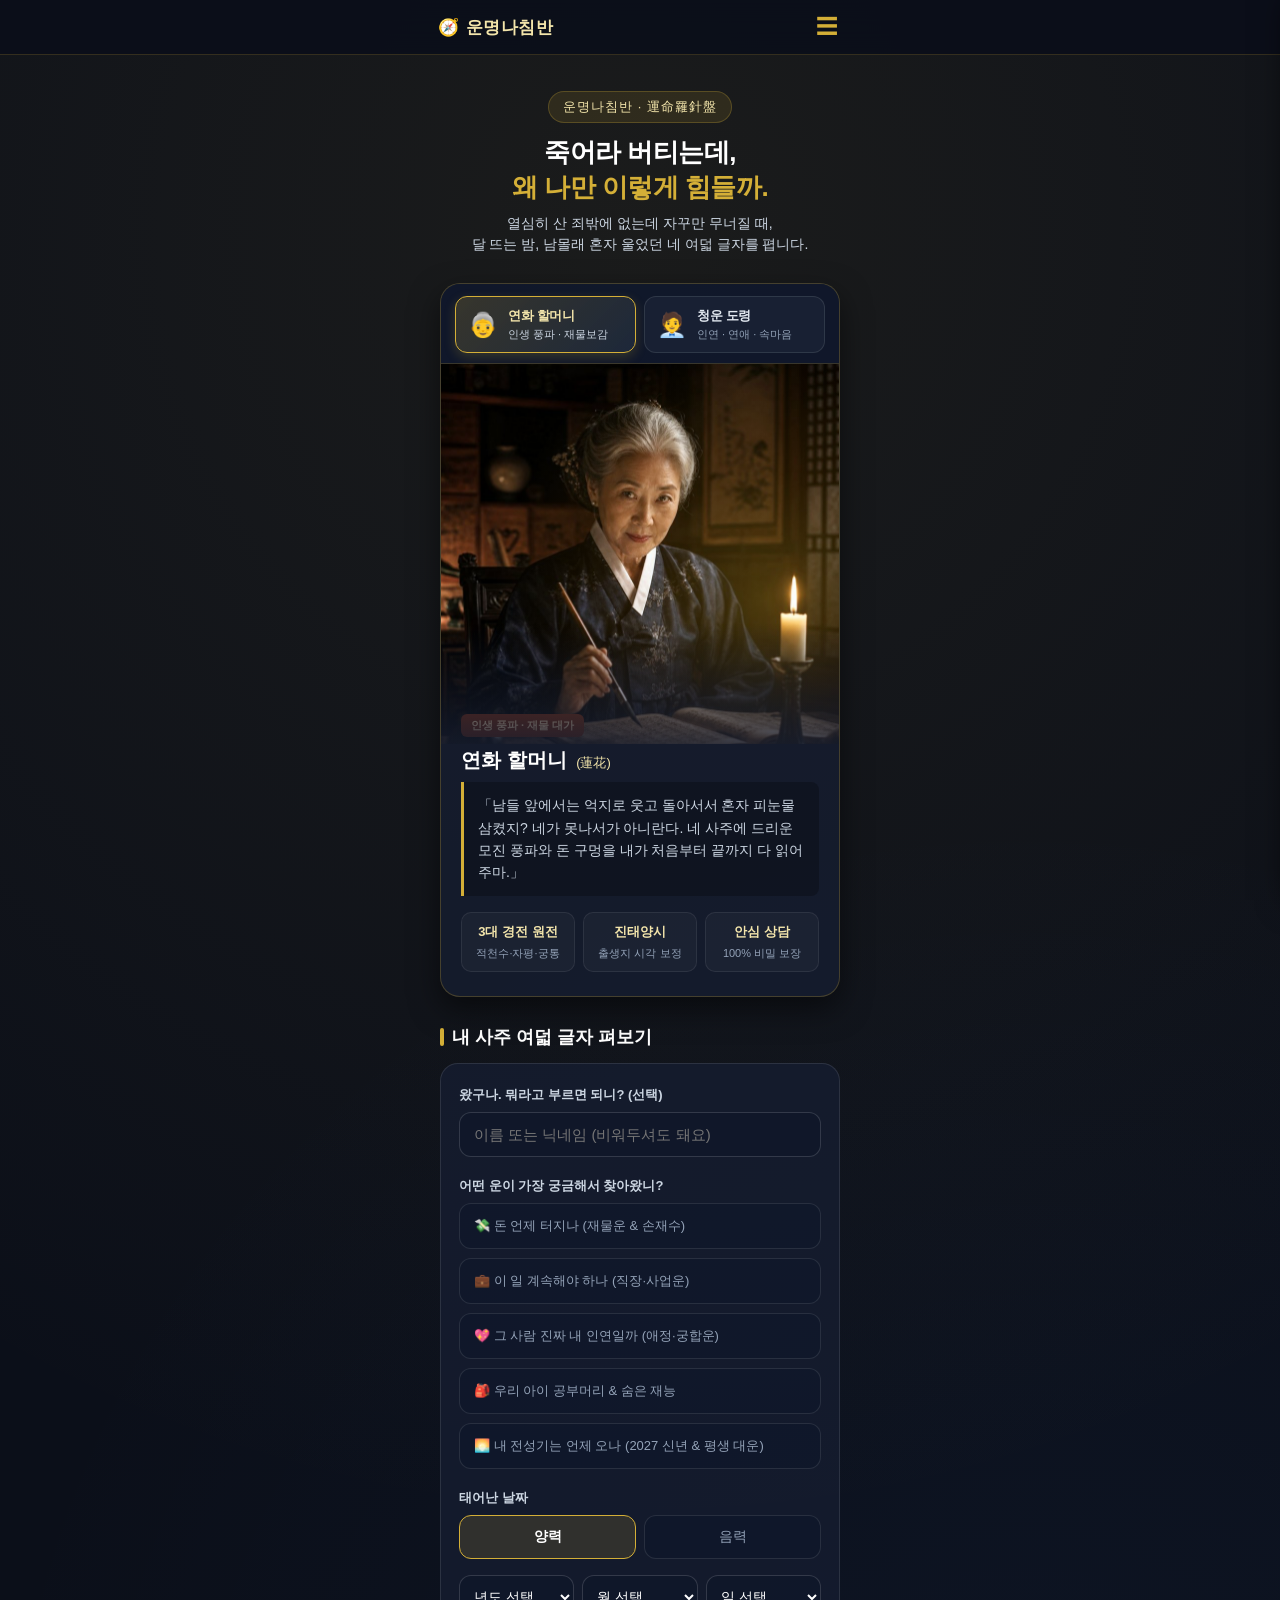
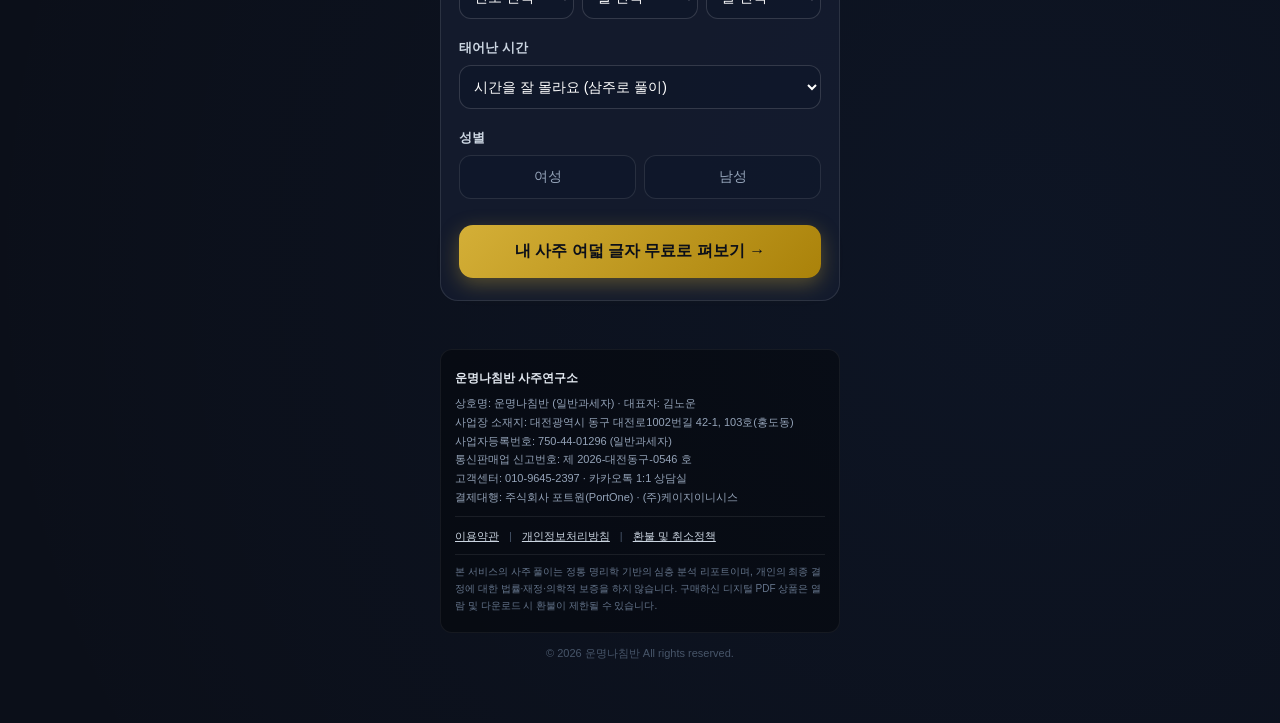
==== index.html @ d3492666 "feat: 결제창에 구매자 이메일·휴대폰 입력 추가 (KG이니시스 V2 필수값) - 이니시스 V2 일반결제는 구매자 이메일이 필수라 결제 카드 위에 이메일·휴대폰 입력란 추가 - " ====
<!DOCTYPE html>
<html lang="ko">
<head>
  <meta charset="UTF-8">
  <meta name="viewport" content="width=device-width, initial-scale=1.0, maximum-scale=1.0, user-scalable=no">
  <meta name="google-site-verification" content="bCdMueePkR9yeQ81LsjXbud1NR1Hun0O1hsCwvTqCj4" />
  <meta name="naver-site-verification" content="4a7d1aaa5890b5e51a0322eed7e78140007ce02c" />
  <title>운명나침반 · 정밀 만세력 사주</title>
  <!-- Google AdSense Site Verification (자동광고 OFF) -->
  <script async src="https://pagead2.googlesyndication.com/pagead/js/adsbygoogle.js?client=ca-pub-2536567182739049" crossorigin="anonymous"></script>
  <meta property="og:type" content="website">
  <meta property="og:url" content="https://nachimbansaju.com">
  <meta property="og:title" content="운명나침반 · 정밀 만세력 사주">
  <meta property="og:description" content="200년 명리학 3대 경전(적천수·자평진전·궁통보감) 원전 대조. 열심히 산 죄밖에 없는데 자꾸만 무너질 때, 남몰래 혼자 울었던 네 여덟 글자를 폅니다. 2027 신년운세 & 대운 맞춤 사주 책">
  <meta property="og:image" content="https://nachimbansaju.com/assets/halmoni.jpg">
  <link rel="preload" as="image" href="assets/halmoni.jpg">
  <!-- PortOne(포트원) V2 브라우저 SDK · KG이니시스 결제창 -->
  <script src="https://cdn.portone.io/v2/browser-sdk.js"></script>
  <script>
  // Legal Modals Logic
  const legalData = {
    terms: {
      title: '운명나침반 서비스 이용약관',
      body: '<h4 style="color: #facc15; margin-bottom: 6px;">제1조 (목적)</h4>본 약관은 운명나침반(이하 "회사")이 제공하는 정밀 사주 분석 리포트 및 디지털 콘텐츠 서비스(이하 "서비스")의 이용조건 및 절차, 권리와 의무를 규정함을 목적으로 합니다.<br><br>' +
            '<h4 style="color: #facc15; margin-bottom: 6px;">제2조 (용어의 정의)</h4>1. "서비스"란 이용자가 입력한 생년월일시 및 성별 데이터를 기반으로 정통 명리학 원리에 따라 맞춤 제작되는 PDF 책 및 상담 콘텐츠를 의미합니다.<br>2. "이용자"란 본 사이트에 접속하여 본 약관에 따라 서비스를 이용하는 회원 및 비회원을 말합니다.<br><br>' +
            '<h4 style="color: #facc15; margin-bottom: 6px;">제3조 (서비스 공급 및 효력)</h4>1. 디지털 맞춤 PDF 책은 결제 완료 즉시 다운로드 링크 제공 또는 이메일 발송을 통해 지체 없이 공급됩니다.<br>2. 회사는 컴퓨터 등 정보통신설비의 보수점검, 교체 및 고장, 통신의 두절 등의 사유가 발생한 경우에는 서비스의 제공을 일시적으로 중단할 수 있습니다.<br><br>' +
            '<h4 style="color: #facc15; margin-bottom: 6px;">제4조 (지식재산권)</h4>회사가 작성한 사주 분석 알고리즘, 리포트 텍스트 및 디자인에 대한 저작권 및 지식재산권은 회사에 귀속되며, 이용자는 사전 승낙 없이 무단 복제, 전재, 배포할 수 없습니다.'
    },
    privacy: {
      title: '개인정보처리방침',
      body: '<h4 style="color: #facc15; margin-bottom: 6px;">1. 수집하는 개인정보 항목</h4>회사는 사주 분석 리포트 제작 및 배송(다운로드)을 위해 아래와 같은 개인정보를 수집합니다.<br>- 필수항목: 성함(또는 닉네임), 생년월일(양력/음력), 태어난 시간, 성별, 이메일 주소, 결제 기록<br><br>' +
            '<h4 style="color: #facc15; margin-bottom: 6px;">2. 개인정보의 수집 및 이용 목적</h4>- 맞춤 사주 PDF 리포트 분석 및 즉시 다운로드 제공<br>- 주문 확인 및 고객센터 문의(카카오톡 상담) 응대<br>- 전자상거래법에 따른 거래 기록 보존<br><br>' +
            '<h4 style="color: #facc15; margin-bottom: 6px;">3. 개인정보의 보유 및 파기</h4>- 전자상거래 등에서의 소비자보호에 관한 법률에 따라 계약 또는 청약철회 등에 관한 기록은 5년간 보관 후 지체 없이 영구 파기합니다.<br>- 무료 풀이를 위해 입력된 생년월일 정보는 결과 생성 직후 별도 데이터베이스에 영구 저장하지 않습니다.<br><br>' +
            '<h4 style="color: #facc15; margin-bottom: 6px;">4. 개인정보의 제3자 제공 및 처리위탁</h4>회사는 이용자의 개인정보를 제3자에게 무단 제공하지 않습니다. 다만 결제 처리와 결제 시스템 운영을 위해 아래 업체에 필수 결제정보를 암호화하여 제공·위탁합니다.<br>- <b>주식회사 포트원(PortOne)</b> : 결제 시스템 운영 및 결제 연동 대행 (위탁업무: 결제 요청 중계, 결제 상태 관리)<br>- <b>(주)케이지이니시스</b> : 신용카드 등 결제 처리 (위탁업무: 결제 승인, 결제정보 처리)<br>회사는 위탁 계약 시 개인정보 보호 관련 법령에 따라 개인정보가 안전하게 관리되도록 필요한 사항을 규정하고 있으며, 위탁 업무의 내용이나 수탁자가 변경되면 본 방침을 통해 공개합니다.'
    },
    refund: {
      title: '환불 및 취소 정책',
      body: '<h4 style="color: #facc15; margin-bottom: 6px;">제1조 (디지털 상품의 특성 및 환불 기준)</h4>1. 본 서비스에서 판매하는 사주 보고서는 결제 즉시 생성되어 제공되는 [디지털 콘텐츠(PDF)]입니다.<br>2. 파일 다운로드 및 열람이 개시되지 않은 상태에서는 결제일로부터 7일 이내에 100% 전액 청약철회(환불)가 가능합니다.<br>3. 전자상거래 등에서의 소비자보호에 관한 법률 제17조 제2항 제5호에 따라, <b>다운로드가 완료되었거나 열람이 개시된 맞춤형 디지털 콘텐츠는 단순 변심에 의한 환불이 불가</b>합니다.<br><br>' +
            '<h4 style="color: #facc15; margin-bottom: 6px;">제2조 (하자 및 시스템 오류에 따른 보상)</h4>1. 결제 후 시스템 오류로 인해 파일이 다운로드되지 않거나 내용이 누락된 경우, 즉시 무상 재발급 또는 100% 전액 환불을 보장합니다.<br>2. 분석 내용에 대한 문의나 명리학적 궁금증은 1회 무상으로 카카오톡 1:1 상담실을 통해 성심성의껏 보완 상담해 드립니다.<br><br>' +
            '<h4 style="color: #facc15; margin-bottom: 6px;">제3조 (환불 신청 방법)</h4>환불 신청은 고객센터(010-9645-2397) 또는 카카오톡 1:1 상담실(오픈프로필)을 통해 주문번호 또는 주문자 이메일을 남겨주시면 영업일 기준 24시간 이내에 신속하게 처리해 드립니다.'
    }
  };

  function openLegalModal(type) {
    const data = legalData[type];
    if (!data) return;
    document.getElementById('legal-modal-title').textContent = data.title;
    document.getElementById('legal-modal-body').innerHTML = data.body;
    document.getElementById('legal-modal-overlay').classList.add('active');
  }

  function closeLegalModal(e) {
    if (e && e.target !== document.getElementById('legal-modal-overlay') && !e.target.closest('button')) return;
    document.getElementById('legal-modal-overlay').classList.remove('active');
  }

</script>
  <style>
    :root {
      --bg-color: #0b0f19;
      --card-bg: rgba(22, 29, 47, 0.85);
      --card-border: rgba(212, 175, 55, 0.25);
      --gold: #d4af37;
      --gold-light: #f3e5ab;
      --text-main: #f1f5f9;
      --text-sub: #94a3b8;
      --wood: #1e1b18;
      --wood-border: #443c34;
      --wood-text: #e6dfd5;
      --wood-sub: #9c9285;
      --wood-card: #282420;
      --wood-accent: #c4a482;
      --fire: #ef4444;
      --earth: #eab308;
      --metal: #cbd5e1;
      --water: #3b82f6;
    }

    * {
      box-sizing: border-box;
      margin: 0;
      padding: 0;
      font-family: -apple-system, BlinkMacSystemFont, "Pretendard", "Apple SD Gothic Neo", "Noto Sans KR", sans-serif;
      -webkit-tap-highlight-color: transparent;
    }

    body {
      background-color: var(--bg-color);
      color: var(--text-main);
      display: flex;
      flex-direction: column;
      align-items: center;
      min-height: 100vh;
      margin: 0;
      padding: 0;
      background-image: 
        radial-gradient(circle at 50% 10%, rgba(212, 175, 55, 0.08) 0%, transparent 60%),
        radial-gradient(circle at 80% 80%, rgba(59, 130, 246, 0.05) 0%, transparent 50%);
    }

    .container {
      width: 100%;
      max-width: 440px;
      margin: 0 auto;
      padding: 24px 20px 60px 20px;
      display: flex;
      flex-direction: column;
      gap: 28px;
      box-sizing: border-box;
    }

    /* Header */
    header {
      text-align: center;
      padding-top: 12px;
    }

    .brand-badge {
      display: inline-flex;
      align-items: center;
      gap: 6px;
      background: rgba(212, 175, 55, 0.12);
      border: 1px solid var(--card-border);
      padding: 6px 14px;
      border-radius: 20px;
      font-size: 13px;
      color: var(--gold-light);
      letter-spacing: 1px;
      margin-bottom: 12px;
    }

    h1 {
      font-size: 26px;
      font-weight: 800;
      line-height: 1.35;
      color: #ffffff;
      letter-spacing: -0.5px;
      margin-bottom: 8px;
    }

    h1 span {
      color: var(--gold);
    }

    .subtitle {
      font-size: 14px;
      color: #cbd5e1;
      line-height: 1.5;
    }

    /* Hero Card */
    .hero-card {
      background: var(--card-bg);
      border: 1px solid var(--card-border);
      border-radius: 20px;
      overflow: hidden;
      box-shadow: 0 12px 30px rgba(0, 0, 0, 0.5);
      position: relative;
    }

    /* Counselor Selector Tabs */
    .counselor-tabs {
      display: flex;
      gap: 8px;
      padding: 12px 14px 10px;
      background: rgba(15, 23, 42, 0.75);
      border-bottom: 1px solid rgba(212, 175, 55, 0.2);
      position: relative;
      z-index: 2;
    }
    .counselor-tab {
      flex: 1;
      display: flex;
      align-items: center;
      gap: 10px;
      padding: 10px 12px;
      border-radius: 12px;
      border: 1px solid rgba(255, 255, 255, 0.1);
      background: rgba(30, 41, 59, 0.6);
      color: #94a3b8;
      cursor: pointer;
      transition: all 0.25s ease;
      text-align: left;
    }
    .counselor-tab:hover {
      border-color: rgba(212, 175, 55, 0.4);
      background: rgba(30, 41, 59, 0.9);
    }
    .counselor-tab.active {
      border-color: var(--gold);
      background: linear-gradient(135deg, rgba(212, 175, 55, 0.2) 0%, rgba(30, 41, 59, 0.95) 100%);
      color: #ffffff;
      box-shadow: 0 4px 12px rgba(212, 175, 55, 0.2);
    }
    .c-emoji {
      font-size: 24px;
      line-height: 1;
      flex-shrink: 0;
    }
    .c-meta {
      display: flex;
      flex-direction: column;
      gap: 2px;
      min-width: 0;
    }
    .c-name {
      font-size: 13px;
      font-weight: 800;
      color: #e2e8f0;
      letter-spacing: -0.3px;
    }
    .counselor-tab.active .c-name {
      color: var(--gold-light);
    }
    .c-desc {
      font-size: 11px;
      color: #94a3b8;
      white-space: nowrap;
      overflow: hidden;
      text-overflow: ellipsis;
    }
    .counselor-tab.active .c-desc {
      color: #cbd5e1;
    }

    .hero-img-wrap {
      width: 100%;
      height: 380px;
      position: relative;
      overflow: hidden;
      background: #0b0f17;
    }

    .hero-img-wrap img {
      width: 100%;
      height: 100%;
      object-fit: cover;
      object-position: center 20%;
      transition: opacity 0.3s ease;
      will-change: transform;
      -webkit-transform-origin: center center;
      transform-origin: center center;
      -webkit-animation: heroBreathe 4.5s ease-in-out infinite alternate;
      animation: heroBreathe 4.5s ease-in-out infinite alternate;
    }
    @-webkit-keyframes heroBreathe {
      0% {
        -webkit-transform: scale(1) translateY(0);
        transform: scale(1) translateY(0);
      }
      50% {
        -webkit-transform: scale(1.04) translateY(-3px);
        transform: scale(1.04) translateY(-3px);
      }
      100% {
        -webkit-transform: scale(1.07) translateY(-6px);
        transform: scale(1.07) translateY(-6px);
      }
    }
    @keyframes heroBreathe {
      0% {
        transform: scale(1) translateY(0);
      }
      50% {
        transform: scale(1.04) translateY(-3px);
      }
      100% {
        transform: scale(1.07) translateY(-6px);
      }
    }

    /* Candlelight ambient flickering glow overlay */
    .candle-ambient-glow {
      position: absolute;
      top: 0;
      left: 0;
      right: 0;
      bottom: 0;
      pointer-events: none;
      background: radial-gradient(circle at 82% 62%, rgba(251, 191, 36, 0.28) 0%, rgba(245, 158, 11, 0.12) 32%, transparent 68%);
      mix-blend-mode: screen;
      -webkit-animation: candleFlicker 2.5s ease-in-out infinite alternate;
      animation: candleFlicker 2.5s ease-in-out infinite alternate;
      z-index: 1;
    }
    @-webkit-keyframes candleFlicker {
      0% { opacity: 0.55; -webkit-transform: scale(0.98); }
      30% { opacity: 0.95; -webkit-transform: scale(1.03); }
      60% { opacity: 0.7; -webkit-transform: scale(0.99); }
      85% { opacity: 1; -webkit-transform: scale(1.04); }
      100% { opacity: 0.8; -webkit-transform: scale(1.01); }
    }
    @keyframes candleFlicker {
      0% { opacity: 0.55; transform: scale(0.98); }
      30% { opacity: 0.95; transform: scale(1.03); }
      60% { opacity: 0.7; transform: scale(0.99); }
      85% { opacity: 1; transform: scale(1.04); }
      100% { opacity: 0.8; transform: scale(1.01); }
    }

    .hero-img-wrap::after {
      content: "";
      position: absolute;
      bottom: 0;
      left: 0;
      right: 0;
      height: 120px;
      background: linear-gradient(to top, var(--card-bg), transparent);
      z-index: 2;
    }

    .hero-content {
      padding: 0 20px 24px 20px;
      position: relative;
      margin-top: -30px;
    }

    .hero-tag {
      display: inline-block;
      background: #7c2d12;
      color: #fed7aa;
      font-size: 11px;
      font-weight: 700;
      padding: 4px 10px;
      border-radius: 6px;
      margin-bottom: 10px;
    }

    .hero-title {
      font-size: 20px;
      font-weight: 800;
      color: #ffffff;
      margin-bottom: 8px;
    }

    .hero-quote {
      font-size: 14px;
      color: #cbd5e1;
      line-height: 1.6;
      font-style: normal;
      background: rgba(0, 0, 0, 0.25);
      padding: 12px 14px;
      border-left: 3px solid var(--gold);
      border-radius: 0 8px 8px 0;
      margin-bottom: 16px;
    }

    /* Badges row */
    .trust-row {
      display: flex;
      justify-content: space-between;
      gap: 8px;
    }

    .trust-item {
      flex: 1;
      background: rgba(255, 255, 255, 0.03);
      border: 1px solid rgba(255, 255, 255, 0.08);
      border-radius: 10px;
      padding: 10px 8px;
      text-align: center;
    }

    .trust-item b {
      display: block;
      font-size: 13px;
      color: var(--gold-light);
      margin-bottom: 2px;
    }

    .trust-item span {
      font-size: 11px;
      color: var(--text-sub);
    }

    /* Form Section */
    .section-title {
      font-size: 18px;
      font-weight: 800;
      color: #ffffff;
      margin-bottom: 14px;
      display: flex;
      align-items: center;
      gap: 8px;
    }

    .section-title::before {
      content: "";
      width: 4px;
      height: 18px;
      background: var(--gold);
      border-radius: 2px;
    }

    .form-box {
      background: var(--card-bg);
      border: 1px solid rgba(255, 255, 255, 0.1);
      border-radius: 18px;
      padding: 22px 18px;
      display: flex;
      flex-direction: column;
      gap: 20px;
    }

    .form-group {
      display: flex;
      flex-direction: column;
      gap: 8px;
    }

    .form-label {
      font-size: 13px;
      font-weight: 700;
      color: #cbd5e1;
    }

    .input-text {
      width: 100%;
      background: rgba(15, 23, 42, 0.8);
      border: 1px solid rgba(255, 255, 255, 0.15);
      border-radius: 12px;
      padding: 13px 14px;
      font-size: 15px;
      color: #ffffff;
      outline: none;
      transition: border-color 0.2s;
    }

    .input-text:focus {
      border-color: var(--gold);
    }

    /* Concern selection chips */
    .chip-grid {
      display: grid;
      grid-template-columns: repeat(1, 1fr);
      gap: 9px;
    }

    .chip-item {
      background: rgba(15, 23, 42, 0.7);
      border: 1px solid rgba(255, 255, 255, 0.1);
      border-radius: 12px;
      padding: 13px 14px;
      text-align: left;
      font-size: 13px;
      color: var(--text-sub);
      cursor: pointer;
      transition: all 0.2s;
      user-select: none;
      display: flex;
      align-items: center;
      gap: 8px;
    }

    .chip-item.active {
      background: rgba(212, 175, 55, 0.15);
      border-color: var(--gold);
      color: #ffffff;
      font-weight: 700;
    }

    /* Date row */
    .date-row {
      display: flex;
      gap: 8px;
    }

    .date-select {
      flex: 1;
      background: rgba(15, 23, 42, 0.8);
      border: 1px solid rgba(255, 255, 255, 0.15);
      border-radius: 12px;
      padding: 12px 10px;
      font-size: 14px;
      color: #ffffff;
      outline: none;
    }

    /* Gender toggle */
    .radio-row {
      display: flex;
      gap: 8px;
    }

    .radio-btn {
      flex: 1;
      background: rgba(15, 23, 42, 0.7);
      border: 1px solid rgba(255, 255, 255, 0.1);
      border-radius: 12px;
      padding: 12px;
      text-align: center;
      font-size: 14px;
      color: var(--text-sub);
      cursor: pointer;
    }

    .radio-btn.active {
      background: rgba(212, 175, 55, 0.15);
      border-color: var(--gold);
      color: #ffffff;
      font-weight: 700;
    }

    /* Submit Button */
    .btn-submit {
      width: 100%;
      background: linear-gradient(135deg, #d4af37, #aa820a);
      border: none;
      border-radius: 14px;
      padding: 16px;
      font-size: 16px;
      font-weight: 800;
      color: #0b0f19;
      cursor: pointer;
      box-shadow: 0 6px 20px rgba(212, 175, 55, 0.35);
      transition: transform 0.1s, opacity 0.2s;
      margin-top: 6px;
    }

    .btn-submit:active {
      transform: scale(0.98);
      opacity: 0.9;
    }

    /* Loading overlay */
    .loading-box {
      display: none;
      background: var(--card-bg);
      border: 1px solid var(--card-border);
      border-radius: 18px;
      padding: 40px 20px;
      text-align: center;
    }

    .loading-spinner {
      width: 48px;
      height: 48px;
      border: 3px solid rgba(212, 175, 55, 0.2);
      border-top-color: var(--gold);
      border-radius: 50%;
      animation: spin 1s linear infinite;
      margin: 0 auto 18px auto;
    }

    @keyframes spin {
      to { transform: rotate(360deg); }
    }

    /* Result Section */
    .result-box {
      display: none;
      background: var(--card-bg);
      border: 1px solid var(--card-border);
      border-radius: 20px;
      padding: 24px 20px;
      animation: fadeIn 0.4s ease;
    }

    @keyframes fadeIn {
      from { opacity: 0; transform: translateY(10px); }
      to { opacity: 1; transform: translateY(0); }
    }

    .result-header {
      text-align: center;
      margin-bottom: 20px;
      padding-bottom: 16px;
      border-bottom: 1px solid rgba(255, 255, 255, 0.1);
    }

    .result-badge {
      display: inline-block;
      font-size: 11px;
      font-weight: 800;
      color: #ef4444;
      background: rgba(239, 68, 68, 0.15);
      border: 1px solid rgba(239, 68, 68, 0.3);
      padding: 4px 12px;
      border-radius: 20px;
      margin-bottom: 8px;
    }

    .result-name {
      font-size: 21px;
      font-weight: 800;
      color: #ffffff;
      line-height: 1.4;
    }

    /* Saju 8 Characters Grid */
    .saju-grid {
      display: grid;
      grid-template-columns: repeat(4, 1fr);
      gap: 6px;
      background: rgba(0, 0, 0, 0.35);
      padding: 12px;
      border-radius: 12px;
      margin-bottom: 20px;
      text-align: center;
    }

    .saju-col-head {
      font-size: 11px;
      color: var(--text-sub);
      margin-bottom: 6px;
    }

    .saju-cell {
      background: rgba(255, 255, 255, 0.05);
      border-radius: 8px;
      padding: 8px 4px;
      font-size: 18px;
      font-weight: 800;
      margin-bottom: 4px;
    }

    .elem-wood { color: #4ade80; border: 1px solid rgba(74, 222, 128, 0.3); }
    .elem-fire { color: #f87171; border: 1px solid rgba(248, 113, 113, 0.3); }
    .elem-earth { color: #facc15; border: 1px solid rgba(250, 204, 21, 0.3); }
    .elem-metal { color: #e2e8f0; border: 1px solid rgba(226, 232, 240, 0.3); }
    .elem-water { color: #60a5fa; border: 1px solid rgba(96, 165, 250, 0.3); }

    /* Grandmother Talk Box & Cliffhanger Lock */
    .grandma-talk {
      background: rgba(212, 175, 55, 0.08);
      border: 1px solid var(--card-border);
      border-radius: 14px;
      padding: 18px 16px 20px;
      margin-bottom: 24px;
      position: relative;
      overflow: hidden;
    }

    .grandma-talk-head {
      display: flex;
      align-items: center;
      gap: 8px;
      margin-bottom: 12px;
    }

    .grandma-avatar-small {
      width: 28px;
      height: 28px;
      border-radius: 50%;
      object-fit: cover;
    }

    .grandma-talk-title {
      font-size: 14px;
      font-weight: 800;
      color: var(--gold-light);
    }

    .grandma-text-preview {
      font-size: 14px;
      line-height: 1.7;
      color: #f1f5f9;
      white-space: pre-line;
    }

    .grandma-text-blurred {
      font-size: 14px;
      line-height: 1.7;
      color: #94a3b8;
      white-space: pre-line;
      filter: blur(4.5px);
      user-select: none;
      pointer-events: none;
      opacity: 0.65;
      margin-top: 10px;
      mask-image: linear-gradient(to bottom, rgba(0,0,0,1) 0%, rgba(0,0,0,0) 85%);
      -webkit-mask-image: linear-gradient(to bottom, rgba(0,0,0,1) 0%, rgba(0,0,0,0) 85%);
    }

    .grandma-lock-overlay {
      position: relative;
      margin-top: -65px;
      background: linear-gradient(180deg, rgba(15, 23, 42, 0.7) 0%, rgba(15, 23, 42, 0.98) 40%, #0f172a 100%);
      border: 1.5px solid var(--gold);
      border-radius: 14px;
      padding: 18px 14px;
      text-align: center;
      box-shadow: 0 -12px 25px rgba(0, 0, 0, 0.8), 0 0 20px rgba(212, 175, 55, 0.2);
      z-index: 5;
    }

    .lock-badge {
      display: inline-flex;
      align-items: center;
      gap: 5px;
      background: rgba(239, 68, 68, 0.2);
      border: 1px solid rgba(239, 68, 68, 0.4);
      color: #fca5a5;
      font-size: 11px;
      font-weight: 800;
      padding: 4px 10px;
      border-radius: 20px;
      margin-bottom: 8px;
    }

    .lock-title {
      font-size: 14px;
      font-weight: 800;
      color: #ffffff;
      margin-bottom: 6px;
      line-height: 1.45;
    }

    .lock-title b {
      color: var(--gold-light);
    }

    .lock-desc {
      font-size: 12px;
      color: #cbd5e1;
      line-height: 1.5;
      margin-bottom: 14px;
    }

    .btn-unlock-readmore {
      width: 100%;
      padding: 14px 12px;
      background: linear-gradient(135deg, #d4af37 0%, #f59e0b 100%);
      color: #0f172a;
      font-size: 15px;
      font-weight: 900;
      border: none;
      border-radius: 10px;
      cursor: pointer;
      display: flex;
      align-items: center;
      justify-content: center;
      gap: 8px;
      box-shadow: 0 4px 16px rgba(212, 175, 55, 0.35);
      animation: pulse-gold 2s infinite;
      transition: transform 0.15s;
    }

    .btn-unlock-readmore:active {
      transform: scale(0.98);
    }

    .lock-guarantee {
      font-size: 11px;
      color: #94a3b8;
      margin-top: 8px;
    }

    @keyframes pulse-gold {
      0% { box-shadow: 0 0 0 0 rgba(212, 175, 55, 0.6); }
      70% { box-shadow: 0 0 0 10px rgba(212, 175, 55, 0); }
      100% { box-shadow: 0 0 0 0 rgba(212, 175, 55, 0); }
    }

    .highlight-pulse {
      animation: tab-pulse 1.5s ease-in-out;
    }

    @keyframes tab-pulse {
      0% { transform: scale(1); box-shadow: 0 0 0 rgba(212,175,55,0); }
      50% { transform: scale(1.02); box-shadow: 0 0 25px rgba(212,175,55,0.6); }
      100% { transform: scale(1); box-shadow: 0 0 0 rgba(212,175,55,0); }
    }

    /* 4 Product Tabs Grid (2x2 on mobile) */
    .product-tab-grid {
      display: grid;
      grid-template-columns: repeat(2, 1fr);
      gap: 10px;
      margin-bottom: 16px;
    }

    .product-tab-item {
      background: rgba(15, 23, 42, 0.75);
      border: 1px solid rgba(255, 255, 255, 0.12);
      border-radius: 14px;
      padding: 16px 8px 12px 8px;
      text-align: center;
      cursor: pointer;
      position: relative;
      transition: all 0.2s;
      user-select: none;
    }

    .product-tab-item.active {
      background: rgba(212, 175, 55, 0.16);
      border: 1.5px solid var(--gold);
      box-shadow: 0 4px 16px rgba(212, 175, 55, 0.25);
    }

    .tab-badge {
      position: absolute;
      top: -9px;
      left: 50%;
      transform: translateX(-50%);
      background: #dc2626;
      color: #fff;
      font-size: 9px;
      font-weight: 800;
      padding: 2px 7px;
      border-radius: 4px;
      white-space: nowrap;
    }

    .tab-title {
      font-size: 13px;
      font-weight: 800;
      color: #ffffff;
      margin-top: 2px;
      margin-bottom: 4px;
      line-height: 1.25;
    }

    .tab-price {
      font-size: 16px;
      font-weight: 800;
      color: var(--gold-light);
    }

    .tab-sub {
      font-size: 10px;
      color: #94a3b8;
      margin-top: 3px;
    }

    /* Upsell Banner */
    .upsell-card {
      background: linear-gradient(180deg, rgba(30, 41, 59, 0.95) 0%, rgba(15, 23, 42, 0.98) 100%);
      border: 1.5px solid var(--gold);
      border-radius: 18px;
      padding: 22px 18px;
      text-align: center;
      margin-top: 10px;
      box-shadow: 0 10px 25px rgba(212, 175, 55, 0.2);
    }

    .upsell-badge {
      display: inline-block;
      background: #dc2626;
      color: #ffffff;
      font-size: 12px;
      font-weight: 800;
      padding: 4px 10px;
      border-radius: 6px;
      margin-bottom: 10px;
      animation: pulse 2s infinite;
    }

    @keyframes pulse {
      0%, 100% { opacity: 1; }
      50% { opacity: 0.8; }
    }

    .upsell-title {
      font-size: 20px;
      font-weight: 800;
      color: #ffffff;
      margin-bottom: 10px;
      line-height: 1.35;
    }

    .upsell-title span {
      color: var(--gold);
    }

    .upsell-desc {
      font-size: 13px;
      color: #cbd5e1;
      line-height: 1.6;
      margin-bottom: 18px;
      background: rgba(0, 0, 0, 0.25);
      padding: 10px;
      border-radius: 8px;
    }

    .toc-preview {
      background: rgba(0, 0, 0, 0.35);
      border-radius: 12px;
      padding: 14px 12px;
      margin-bottom: 20px;
      text-align: left;
    }

    .toc-item {
      font-size: 13px;
      color: #f1f5f9;
      padding: 5px 0;
      display: flex;
      align-items: center;
      gap: 8px;
      font-weight: 600;
    }

    .toc-item::before {
      content: "✔";
      color: var(--gold);
      font-size: 12px;
    }

    .btn-kakao {
      display: block;
      width: 100%;
      background: #fee500;
      color: #191919;
      text-decoration: none;
      padding: 16px;
      border-radius: 14px;
      font-size: 16px;
      font-weight: 800;
      text-align: center;
      box-shadow: 0 4px 18px rgba(254, 229, 0, 0.35);
      transition: transform 0.1s;
    }

    .btn-kakao:active {
      transform: scale(0.98);
    }

    .btn-daangn {
      display: block;
      width: 100%;
      background: #ff6f0f;
      color: #ffffff;
      text-decoration: none;
      padding: 13px;
      border-radius: 12px;
      font-size: 14px;
      font-weight: 700;
      text-align: center;
      margin-top: 10px;
    }

    /* Payment Checkout Button (PortOne · KG이니시스) */
    .btn-checkout-pg {
      display: flex;
      align-items: center;
      justify-content: center;
      gap: 8px;
      width: 100%;
      background: linear-gradient(135deg, #2563eb, #1d4ed8);
      color: #ffffff;
      text-decoration: none;
      padding: 16px 14px;
      border-radius: 14px;
      font-size: 15px;
      font-weight: 800;
      text-align: center;
      margin-top: 18px;
      border: 1px solid rgba(255,255,255,0.15);
      box-shadow: 0 4px 18px rgba(37, 99, 235, 0.4);
      cursor: pointer;
      transition: all 0.2s ease;
      animation: checkoutPulse 2.5s infinite;
    }
    .btn-checkout-pg:hover {
      background: linear-gradient(135deg, #1d4ed8, #1e40af);
      transform: translateY(-2px);
      box-shadow: 0 6px 24px rgba(37, 99, 235, 0.6);
    }
    @keyframes checkoutPulse {
      0%, 100% { box-shadow: 0 4px 18px rgba(37, 99, 235, 0.4); }
      50% { box-shadow: 0 4px 26px rgba(37, 99, 235, 0.75); }
    }

    /* Footer */
    footer {
      text-align: center;
      font-size: 11px;
      color: #64748b;
      line-height: 1.6;
      padding-top: 20px;
    }
  
    /* Top Sticky Navigation Bar */
    .top-nav-wrapper {
      width: 100%;
      position: sticky;
      top: 0;
      z-index: 100;
      background: rgba(11, 15, 25, 0.92);
      backdrop-filter: blur(12px);
      -webkit-backdrop-filter: blur(12px);
      border-bottom: 1px solid rgba(212, 175, 55, 0.2);
      display: flex;
      justify-content: center;
    }

    .top-nav {
      width: 100%;
      max-width: 440px;
      padding: 12px 18px;
      display: flex;
      align-items: center;
      justify-content: space-between;
      box-sizing: border-box;
    }
    .top-nav-logo {
      font-size: 17px;
      font-weight: 800;
      color: var(--gold-light);
      display: flex;
      align-items: center;
      gap: 6px;
      text-decoration: none;
      letter-spacing: 0.5px;
    }
    .top-nav-actions {
      display: flex;
      align-items: center;
      gap: 12px;
    }
    .btn-nav-gift {
      font-size: 12px;
      font-weight: 700;
      color: var(--gold-light);
      text-decoration: none;
      padding: 5px 12px;
      border-radius: 14px;
      border: 1px solid var(--gold);
      background: rgba(212, 175, 55, 0.15);
      cursor: pointer;
      display: inline-flex;
      align-items: center;
      gap: 4px;
      transition: background 0.2s, transform 0.1s;
    }
    .btn-nav-gift:active {
      transform: scale(0.96);
    }
    .btn-nav-menu {
      background: transparent;
      border: none;
      color: var(--gold);
      font-size: 22px;
      cursor: pointer;
      display: flex;
      align-items: center;
      justify-content: center;
      padding: 4px;
      line-height: 1;
    }

    /* Side Drawer Menu */
    .drawer-overlay {
      position: fixed;
      top: 0;
      left: 0;
      right: 0;
      bottom: 0;
      background: rgba(0, 0, 0, 0.7);
      backdrop-filter: blur(4px);
      z-index: 999;
      opacity: 0;
      pointer-events: none;
      transition: opacity 0.25s ease;
    }
    .drawer-overlay.active {
      opacity: 1;
      pointer-events: auto;
    }
    .drawer-panel {
      position: fixed;
      top: 0;
      right: -320px;
      bottom: 0;
      width: 300px;
      max-width: 85vw;
      background: #0f172a;
      border-left: 1px solid rgba(212, 175, 55, 0.25);
      z-index: 1000;
      display: flex;
      flex-direction: column;
      padding: 24px 20px;
      box-sizing: border-box;
      transition: right 0.3s cubic-bezier(0.16, 1, 0.3, 1);
      box-shadow: -10px 0 30px rgba(0,0,0,0.8);
      overflow-y: auto;
    }
    .drawer-panel.active {
      right: 0;
    }
    .drawer-header {
      display: flex;
      justify-content: space-between;
      align-items: center;
      margin-bottom: 24px;
    }
    .drawer-logo {
      font-size: 20px;
      font-weight: 800;
      color: var(--gold);
      letter-spacing: 1px;
    }
    .drawer-close {
      background: transparent;
      border: none;
      color: #94a3b8;
      font-size: 24px;
      cursor: pointer;
      padding: 4px 8px;
    }
    .drawer-reorder-box {
      background: rgba(30, 41, 59, 0.7);
      border: 1px solid rgba(212, 175, 55, 0.3);
      border-radius: 14px;
      padding: 14px;
      margin-bottom: 22px;
      cursor: pointer;
      transition: background 0.2s;
    }
    .drawer-reorder-box:hover {
      background: rgba(40, 53, 75, 0.8);
    }
    .reorder-title {
      font-size: 14px;
      font-weight: 700;
      color: #ffffff;
      display: flex;
      align-items: center;
      gap: 6px;
      margin-bottom: 4px;
    }
    .reorder-desc {
      font-size: 11px;
      color: var(--text-sub);
      line-height: 1.4;
    }
    .drawer-menu-list {
      display: flex;
      flex-direction: column;
      gap: 6px;
      margin-bottom: 28px;
    }
    .drawer-menu-item {
      display: flex;
      justify-content: space-between;
      align-items: center;
      padding: 12px 10px;
      color: #f1f5f9;
      font-size: 14px;
      font-weight: 600;
      text-decoration: none;
      border-bottom: 1px solid rgba(255,255,255,0.06);
      cursor: pointer;
      transition: color 0.2s;
    }
    .drawer-menu-item:hover {
      color: var(--gold-light);
    }
    .drawer-footer {
      margin-top: auto;
      padding-top: 18px;
      border-top: 1px solid rgba(255,255,255,0.1);
      font-size: 12px;
      color: #64748b;
      line-height: 1.6;
    }

    /* Gift Modal */
    .gift-modal-overlay {
      position: fixed;
      top: 0;
      left: 0;
      right: 0;
      bottom: 0;
      background: rgba(0, 0, 0, 0.8);
      backdrop-filter: blur(5px);
      -webkit-backdrop-filter: blur(5px);
      z-index: 1200;
      opacity: 0;
      pointer-events: none;
      transition: opacity 0.25s ease;
      display: flex;
      align-items: center;
      justify-content: center;
      padding: 16px;
    }
    .gift-modal-overlay.active {
      opacity: 1;
      pointer-events: auto;
    }
    .gift-modal-card {
      background: #111726;
      border: 1px solid var(--gold);
      border-radius: 20px;
      width: 100%;
      max-width: 420px;
      padding: 22px 18px;
      box-shadow: 0 20px 48px rgba(0,0,0,0.7);
      transform: translateY(20px);
      transition: transform 0.25s ease;
      max-height: 90vh;
      overflow-y: auto;
      text-align: left;
    }
    .gift-modal-overlay.active .gift-modal-card {
      transform: translateY(0);
    }

    /* Legal Policy Modal */
    .legal-modal-overlay {
      position: fixed;
      top: 0; left: 0; right: 0; bottom: 0;
      background: rgba(0, 0, 0, 0.85);
      backdrop-filter: blur(5px);
      -webkit-backdrop-filter: blur(5px);
      z-index: 1300;
      opacity: 0;
      pointer-events: none;
      transition: opacity 0.2s ease;
      display: flex;
      align-items: center;
      justify-content: center;
      padding: 16px;
    }
    .legal-modal-overlay.active {
      opacity: 1;
      pointer-events: auto;
    }
    .legal-modal-card {
      background: #111726;
      border: 1px solid var(--gold);
      border-radius: 16px;
      max-width: 440px;
      width: 100%;
      padding: 20px;
      box-shadow: 0 10px 30px rgba(0,0,0,0.7);
    }
    .gift-modal-head {
      display: flex;
      justify-content: space-between;
      align-items: center;
      margin-bottom: 12px;
    }
    .gift-modal-title {
      font-size: 17px;
      font-weight: 800;
      color: var(--gold);
      display: flex;
      align-items: center;
      gap: 6px;
    }
    .gift-modal-close {
      background: transparent;
      border: none;
      color: #94a3b8;
      font-size: 22px;
      cursor: pointer;
      padding: 4px;
      line-height: 1;
    }
    .gift-modal-desc {
      font-size: 13px;
      line-height: 1.5;
      color: #cbd5e1;
      margin-bottom: 16px;
    }
    .gift-option-list {
      display: flex;
      flex-direction: column;
      gap: 10px;
      margin-bottom: 18px;
    }
    .gift-option-item {
      background: rgba(255, 255, 255, 0.04);
      border: 1px solid rgba(212, 175, 55, 0.25);
      border-radius: 12px;
      padding: 12px 14px;
      display: flex;
      justify-content: space-between;
      align-items: center;
    }
    .gift-option-name {
      font-size: 13px;
      font-weight: 700;
      color: #ffffff;
    }
    .gift-option-sub {
      font-size: 11px;
      color: #94a3b8;
      margin-top: 2px;
    }
    .gift-option-price {
      font-size: 14px;
      font-weight: 800;
      color: var(--gold);
    }
    .btn-gift-kakao {
      display: flex;
      align-items: center;
      justify-content: center;
      gap: 8px;
      width: 100%;
      background: #fee500;
      color: #191919;
      font-weight: 800;
      font-size: 15px;
      padding: 14px;
      border-radius: 12px;
      text-decoration: none;
      box-shadow: 0 4px 14px rgba(254, 229, 0, 0.35);
      transition: transform 0.1s;
    }
    .btn-gift-kakao:active {
      transform: scale(0.98);
    }

    /* Email Lead Box (IMG_8934 Style) */
    .email-lead-box {
      background: rgba(15, 23, 42, 0.85);
      border: 1px solid rgba(212, 175, 55, 0.35);
      border-radius: 18px;
      padding: 22px 18px;
      margin: 24px 0;
      text-align: left;
      box-shadow: 0 8px 24px rgba(0,0,0,0.4);
    }
    .email-lead-title {
      font-size: 18px;
      font-weight: 800;
      color: #ffffff;
      margin-bottom: 6px;
      display: flex;
      align-items: center;
      gap: 6px;
    }
    .email-lead-desc {
      font-size: 13px;
      color: #cbd5e1;
      line-height: 1.5;
      margin-bottom: 16px;
    }
    .email-input-wrap {
      margin-bottom: 14px;
    }
    .email-input-wrap label {
      display: block;
      font-size: 11px;
      color: var(--gold);
      font-weight: 700;
      margin-bottom: 6px;
    }
    .email-input-wrap input {
      width: 100%;
      background: rgba(30, 41, 59, 0.9);
      border: 1px solid rgba(255, 255, 255, 0.15);
      border-radius: 10px;
      padding: 12px 14px;
      color: #ffffff;
      font-size: 14px;
      outline: none;
      box-sizing: border-box;
    }
    .email-input-wrap input:focus {
      border-color: var(--gold);
    }
    .consent-group {
      display: flex;
      flex-direction: column;
      gap: 8px;
      margin-bottom: 16px;
    }
    .consent-label {
      display: flex;
      align-items: flex-start;
      gap: 8px;
      font-size: 11px;
      color: #94a3b8;
      line-height: 1.45;
      cursor: pointer;
    }
    .consent-label input[type="checkbox"] {
      margin-top: 2px;
      accent-color: var(--gold);
    }
    .consent-badge {
      font-weight: 700;
      color: var(--gold-light);
    }
    .btn-email-lead {
      width: 100%;
      background: linear-gradient(135deg, #f59e0b, #d97706);
      color: #000000;
      font-weight: 800;
      font-size: 15px;
      padding: 14px;
      border-radius: 12px;
      border: none;
      cursor: pointer;
      box-shadow: 0 4px 15px rgba(245, 158, 11, 0.3);
      transition: transform 0.1s;
    }
    .btn-email-lead:active {
      transform: scale(0.98);
    }
    .email-lead-success {
      display: none;
      background: rgba(34, 197, 94, 0.15);
      border: 1px solid #22c55e;
      color: #86efac;
      padding: 12px 14px;
      border-radius: 10px;
      font-size: 13px;
      line-height: 1.5;
      margin-top: 12px;
      text-align: center;
    }

    /* 8 운 점수 그리드 (Gamification) */
    .scores-card {
      background: rgba(15, 23, 42, 0.7);
      border: 1px solid rgba(212, 175, 55, 0.25);
      border-radius: 16px;
      padding: 18px 16px;
      margin-bottom: 20px;
    }
    .scores-grid {
      display: grid;
      grid-template-columns: 1fr 1fr;
      gap: 10px;
      margin-bottom: 14px;
    }
    .score-item {
      background: rgba(30, 41, 59, 0.6);
      border: 1px solid rgba(255, 255, 255, 0.08);
      border-radius: 12px;
      padding: 12px;
      display: flex;
      justify-content: space-between;
      align-items: center;
    }
    .score-item-name {
      font-size: 13px;
      color: #e2e8f0;
      font-weight: 600;
    }
    .score-item-val {
      font-size: 15px;
      font-weight: 800;
      color: var(--gold-light);
    }

  </style>
</head>
<body>

  <!-- Top Navigation Bar -->
  <div class="top-nav-wrapper">
    <div class="top-nav">
      <a href="#" class="top-nav-logo">
        <span>🧭</span>
        <span>운명나침반</span>
      </a>
      <div class="top-nav-actions">
        <button class="btn-nav-menu" id="btn-drawer-open" aria-label="메뉴 열기">☰</button>
      </div>
    </div>
  </div>

  <!-- Slide-out Drawer Menu -->
  <div class="drawer-overlay" id="drawer-overlay"></div>
  <div class="drawer-panel" id="drawer-panel">
    <div class="drawer-header">
      <div class="drawer-logo">운명나침반</div>
      <button class="drawer-close" id="btn-drawer-close">✕</button>
    </div>

    <!-- 내 주문 다시 받기 -->
    <div class="drawer-reorder-box" id="btn-drawer-reorder" onclick="openReorderModal()">
      <div class="reorder-title">
        <span>🔖</span> 내 주문 · 다시 받기
      </div>
      <div class="reorder-desc">메일이 안 왔을 때, 다시 받기, 재구매 할인</div>
    </div>

    <!-- 무료 정밀 만세력 바로가기 -->
    <a href="manse.html" style="display: flex; align-items: center; justify-content: space-between; background: rgba(212, 175, 55, 0.12); border: 1px solid rgba(212, 175, 55, 0.35); border-radius: 12px; padding: 12px 14px; margin-bottom: 16px; text-decoration: none; color: #fef08a;">
      <div style="display: flex; align-items: center; gap: 8px;">
        <span style="font-size: 18px;">⚡</span>
        <div>
          <div style="font-weight: 800; font-size: 13px;">나침반 무료 정밀 만세력</div>
          <div style="font-size: 11px; color: #94a3b8;">생년월일시 3초 사주·대운 무료 조회</div>
        </div>
      </div>
      <span style="font-weight: 800; font-size: 16px; color: var(--gold);">→</span>
    </a>

    <!-- 메뉴 카테고리 -->
    <div class="drawer-menu-list">
      <div class="drawer-menu-item" onclick="handleDrawerBookClick('newyear')">
        <span style="font-weight: 700; color: #fff;">전체 맞춤 책 목록</span>
        <span style="color: var(--gold-light); font-weight: 800;">›</span>
      </div>
      <div class="drawer-menu-item" onclick="handleDrawerBookClick('newyear')" style="border-top: 1px solid rgba(255,255,255,0.06); padding-top: 14px;">
        <div>
          <div style="font-weight: 700; color: #f1f5f9;">▶ 2027 신년운세 & 대운</div>
          <div style="font-size: 11px; margin-top: 3px; display: flex; align-items: center; gap: 5px;">
            <del style="color: #64748b; text-decoration: line-through;">30,000원</del>
            <span style="background: #ef4444; color: #fff; font-size: 10px; font-weight: 800; padding: 1px 5px; border-radius: 4px;">67% 할인</span>
          </div>
        </div>
        <span style="font-size: 15px; color: var(--gold-light); font-weight: 800;">9,900원</span>
      </div>
      <div class="drawer-menu-item" onclick="handleDrawerBookClick('life')">
        <div>
          <div style="font-weight: 700; color: #f1f5f9;">▶ 1인 평생사주 (평생 소장판)</div>
          <div style="font-size: 11px; margin-top: 3px; display: flex; align-items: center; gap: 5px;">
            <del style="color: #64748b; text-decoration: line-through;">90,000원</del>
            <span style="background: #ef4444; color: #fff; font-size: 10px; font-weight: 800; padding: 1px 5px; border-radius: 4px;">67% 할인</span>
          </div>
        </div>
        <span style="font-size: 15px; color: var(--gold-light); font-weight: 800;">29,900원</span>
      </div>
      <div class="drawer-menu-item" onclick="handleDrawerBookClick('child')">
        <div>
          <div style="font-weight: 700; color: #f1f5f9;">▶ 자녀 기질 & 공부머리</div>
          <div style="font-size: 11px; margin-top: 3px; display: flex; align-items: center; gap: 5px;">
            <del style="color: #64748b; text-decoration: line-through;">50,000원</del>
            <span style="background: #ef4444; color: #fff; font-size: 10px; font-weight: 800; padding: 1px 5px; border-radius: 4px;">60% 할인</span>
          </div>
        </div>
        <span style="font-size: 15px; color: var(--gold-light); font-weight: 800;">19,900원</span>
      </div>
      <div class="drawer-menu-item" onclick="handleDrawerBookClick('couple')">
        <div>
          <div style="font-weight: 700; color: #f1f5f9;">▶ 연애·궁합 & 조심할 악연</div>
          <div style="font-size: 11px; margin-top: 3px; display: flex; align-items: center; gap: 5px;">
            <del style="color: #64748b; text-decoration: line-through;">120,000원</del>
            <span style="background: #ef4444; color: #fff; font-size: 10px; font-weight: 800; padding: 1px 5px; border-radius: 4px;">67% 할인</span>
          </div>
        </div>
        <span style="font-size: 15px; color: var(--gold-light); font-weight: 800;">39,900원</span>
      </div>
    </div>

    <div class="drawer-footer">
      <div style="font-weight: 700; color: #94a3b8; margin-bottom: 6px;">운명나침반 고객센터</div>
      <a href="https://open.kakao.com/o/sfdOLuWi" target="_blank" style="color: #facc15; text-decoration: none; font-weight: 600; display: inline-flex; align-items: center; gap: 4px;">
        💬 카카오톡 1:1 상담 바로가기 →
      </a>
      <div style="margin-top: 10px; font-size: 11px; color: #475569;">정통 명리학 기반 1:1 맞춤 사주·운세 연구소</div>
    </div>
  </div>


<div class="container">

  <!-- Header -->
  <header>
    <div class="brand-badge">운명나침반 · 運命羅針盤</div>
    <h1>죽어라 버티는데,<br><span>왜 나만 이렇게 힘들까.</span></h1>
    <p class="subtitle">열심히 산 죄밖에 없는데 자꾸만 무너질 때,<br>달 뜨는 밤, 남몰래 혼자 울었던 네 여덟 글자를 폅니다.</p>
  </header>

  <!-- Hero Character Card -->
  <div class="hero-card">
    <!-- Counselor Toggle Tabs -->
    <div class="counselor-tabs" role="tablist">
      <button type="button" class="counselor-tab active" id="tab-halmoni" data-counselor="halmoni" onclick="switchCounselor('halmoni')">
        <span class="c-emoji">👵</span>
        <div class="c-meta">
          <strong class="c-name">연화 할머니</strong>
          <span class="c-desc">인생 풍파 · 재물보감</span>
        </div>
      </button>
      <button type="button" class="counselor-tab" id="tab-cheongun" data-counselor="cheongun" onclick="switchCounselor('cheongun')">
        <span class="c-emoji">🧑‍💼</span>
        <div class="c-meta">
          <strong class="c-name">청운 도령</strong>
          <span class="c-desc">인연 · 연애 · 속마음</span>
        </div>
      </button>
    </div>

    <div class="hero-img-wrap">
      <img id="hero-counselor-img" src="assets/halmoni.jpg" alt="연화 할머니" width="96" height="96" loading="eager" fetchpriority="high">
      <div class="candle-ambient-glow"></div>
    </div>
    <div class="hero-content">
      <span class="hero-tag" id="hero-counselor-tag">인생 풍파 · 재물 대가</span>
      <h2 class="hero-title" id="hero-counselor-title">연화 할머니 <small style="font-size:13px; font-weight:400; color:var(--gold-light); margin-left:4px;">(蓮花)</small></h2>
      <p class="hero-quote" id="hero-counselor-quote">「남들 앞에서는 억지로 웃고 돌아서서 혼자 피눈물 삼켰지? 네가 못나서가 아니란다. 네 사주에 드리운 모진 풍파와 돈 구멍을 내가 처음부터 끝까지 다 읽어주마.」</p>
      
      <div class="trust-row">
        <div class="trust-item">
          <b>3대 경전 원전</b>
          <span>적천수·자평·궁통</span>
        </div>
        <div class="trust-item">
          <b>진태양시</b>
          <span>출생지 시각 보정</span>
        </div>
        <div class="trust-item">
          <b>안심 상담</b>
          <span>100% 비밀 보장</span>
        </div>
      </div>
    </div>
  </div>

  <!-- Form Section -->
  <div id="form-section">
    <div class="section-title">내 사주 여덟 글자 펴보기</div>
    
    <div class="form-box">
      <!-- Name -->
      <div class="form-group">
        <label class="form-label" for="user-name">왔구나. 뭐라고 부르면 되니? (선택)</label>
        <input type="text" id="user-name" class="input-text" placeholder="이름 또는 닉네임 (비워두셔도 돼요)">
      </div>

      <!-- Concern -->
      <div class="form-group">
        <label class="form-label">어떤 운이 가장 궁금해서 찾아왔니?</label>
        <div class="chip-grid">
          <div class="chip-item" data-concern="money">💸 돈 언제 터지나 (재물운 & 손재수)</div>
          <div class="chip-item" data-concern="career">💼 이 일 계속해야 하나 (직장·사업운)</div>
          <div class="chip-item" data-concern="love">💖 그 사람 진짜 내 인연일까 (애정·궁합운)</div>
          <div class="chip-item" data-concern="child">🎒 우리 아이 공부머리 & 숨은 재능</div>
          <div class="chip-item" data-concern="tired">🌅 내 전성기는 언제 오나 (2027 신년 & 평생 대운)</div>
        </div>
      </div>

      <!-- Date -->
      <div class="form-group">
        <label class="form-label">태어난 날짜</label>
        <div class="date-row" style="margin-bottom: 8px;">
          <button type="button" class="radio-btn active" id="btn-solar">양력</button>
          <button type="button" class="radio-btn" id="btn-lunar">음력</button>
        </div>
        <div class="date-row">
          <select id="birth-year" class="date-select"></select>
          <select id="birth-month" class="date-select"></select>
          <select id="birth-day" class="date-select"></select>
        </div>
      </div>

      <!-- Time -->
      <div class="form-group">
        <label class="form-label">태어난 시간</label>
        <select id="birth-time" class="date-select">
          <option value="unknown">시간을 잘 몰라요 (삼주로 풀이)</option>
          <option value="0">자시 (23:30 ~ 01:29)</option>
          <option value="2">축시 (01:30 ~ 03:29)</option>
          <option value="4">인시 (03:30 ~ 05:29)</option>
          <option value="6">묘시 (05:30 ~ 07:29)</option>
          <option value="8">진시 (07:30 ~ 09:29)</option>
          <option value="10">사시 (09:30 ~ 11:29)</option>
          <option value="12">오시 (11:30 ~ 13:29)</option>
          <option value="14">미시 (13:30 ~ 15:29)</option>
          <option value="16">신시 (15:30 ~ 17:29)</option>
          <option value="18">유시 (17:30 ~ 19:29)</option>
          <option value="20">술시 (19:30 ~ 21:29)</option>
          <option value="22">해시 (21:30 ~ 23:29)</option>
        </select>
      </div>

      <!-- Gender -->
      <div class="form-group">
        <label class="form-label">성별</label>
        <div class="radio-row">
          <button type="button" class="radio-btn" id="btn-female">여성</button>
          <button type="button" class="radio-btn" id="btn-male">남성</button>
        </div>
      </div>

      <!-- Submit -->
      <button type="button" class="btn-submit" id="btn-run">내 사주 여덟 글자 무료로 펴보기 →</button>
    </div>
  </div>

  <!-- Loading Box -->
  <div id="loading-box" class="loading-box">
    <div class="loading-spinner"></div>
    <div style="font-size: 16px; font-weight: 800; color: #ffffff; margin-bottom: 6px;">등잔불을 켜고 고서를 펼치는 중입니다...</div>
    <div style="font-size: 13px; color: var(--text-sub);">남모르게 겪어온 풍파와 운의 길목을 계산하고 있어요.</div>
  </div>

  <!-- Result Section -->
  <div id="result-box" class="result-box">
    <div class="result-header">
      <div class="result-badge" id="res-badge-title">연화 할머니가 가슴을 짚어 준 첫 줄</div>
      <div class="result-name" id="res-greeting">지현아, 너는 뼈 빠지게 일해서 남 좋은 일만 실컷 하고 뒤돌아 빈손이었구나.</div>
    </div>

    <!-- Saju Grid -->
    <div style="font-size: 11px; color: var(--gold); margin-bottom: 4px; text-align: center; font-weight: 700; letter-spacing: 0.5px;">📜 200년 명리학 3대 경전(적천수 · 자평진전 · 궁통보감) 정통 대조</div>
    <div style="font-size: 12px; color: var(--text-sub); margin-bottom: 8px; text-align: center;">내 사주 여덟 글자 (천간 / 지지)</div>
    <div class="saju-grid" id="saju-grid-table">
      <div>
        <div class="saju-col-head">시주 (말년)</div>
        <div class="saju-cell elem-wood" id="c-hour-gan">甲</div>
        <div class="saju-cell elem-water" id="c-hour-ji">子</div>
      </div>
      <div>
        <div class="saju-col-head">일주 (나 자신)</div>
        <div class="saju-cell elem-earth" id="c-day-gan">戊</div>
        <div class="saju-cell elem-wood" id="c-day-ji">寅</div>
      </div>
      <div>
        <div class="saju-col-head">월주 (청년/사회)</div>
        <div class="saju-cell elem-fire" id="c-month-gan">丙</div>
        <div class="saju-cell elem-fire" id="c-month-ji">午</div>
      </div>
      <div>
        <div class="saju-col-head">년주 (초년/뿌리)</div>
        <div class="saju-cell elem-metal" id="c-year-gan">庚</div>
        <div class="saju-cell elem-metal" id="c-year-ji">申</div>
      </div>
    </div>

    <!-- Essential Nature & 5 Elements Analysis Card -->
    <div style="background: rgba(15, 23, 42, 0.7); border: 1px solid rgba(212, 175, 55, 0.25); border-radius: 16px; padding: 18px 16px; margin-bottom: 20px;">
      <div style="display: flex; justify-content: space-between; align-items: center; margin-bottom: 12px; padding-bottom: 10px; border-bottom: 1px solid rgba(255,255,255,0.08);">
        <div>
          <span style="font-size: 11px; color: var(--gold); font-weight: 700; background: rgba(212,175,55,0.12); padding: 2px 8px; border-radius: 12px;">타고난 본질</span>
          <div style="font-size: 17px; font-weight: 800; color: #ffffff; margin-top: 4px;" id="res-ilju-title">무인일주(戊寅) 「숲을 품은 태산」</div>
        </div>
        <span id="res-strength-badge" style="font-size: 11px; color: #fef08a; background: #854d0e; border: 1px solid #facc15; padding: 4px 8px; border-radius: 6px; font-weight: 700;">오행 에너지 분석</span>
      </div>

      <p style="font-size: 13px; color: #cbd5e1; line-height: 1.6; margin-bottom: 16px;" id="res-ilju-desc">
        겉으로는 태산처럼 묵직하게 남들의 짐을 다 받아주지만, 속에는 거친 호랑이처럼 큰 야망과 꺾이지 않는 자존심을 품고 태어났습니다. 계산이 끝나기 전에 몸이 먼저 나가는 행동파라 남 좋은 일만 실컷 시키고 혼자 속앓이를 하기 쉽습니다.
      </p>

      <!-- 5 Elements Chart -->
      <div style="font-size: 13px; font-weight: 800; color: #ffffff; margin-bottom: 10px; display: flex; align-items: center; justify-content: space-between;">
        <span>타고난 오행(五行) 에너지 분포</span>
        <span style="font-size: 11px; color: var(--text-sub); font-weight: normal;">총 8글자 비율</span>
      </div>

      <div style="display: flex; flex-direction: column; gap: 8px; margin-bottom: 16px;">
        <!-- Wood -->
        <div>
          <div style="display: flex; justify-content: space-between; font-size: 11px; margin-bottom: 3px;">
            <span style="color: #4ade80;">🌳 목(木) · 추진력과 자존심</span>
            <span style="color: #cbd5e1; font-weight: 700;" id="cnt-wood">25% (2글자)</span>
          </div>
          <div style="width: 100%; height: 7px; background: rgba(255,255,255,0.1); border-radius: 4px; overflow: hidden;">
            <div style="width: 25%; height: 100%; background: #4ade80; border-radius: 4px;" id="bar-wood"></div>
          </div>
        </div>

        <!-- Fire -->
        <div>
          <div style="display: flex; justify-content: space-between; font-size: 11px; margin-bottom: 3px;">
            <span style="color: #f87171;">🔥 화(火) · 열정과 추진 본능</span>
            <span style="color: #cbd5e1; font-weight: 700;" id="cnt-fire">35% (3글자) - 과다</span>
          </div>
          <div style="width: 100%; height: 7px; background: rgba(255,255,255,0.1); border-radius: 4px; overflow: hidden;">
            <div style="width: 35%; height: 100%; background: #f87171; border-radius: 4px;" id="bar-fire"></div>
          </div>
        </div>

        <!-- Earth -->
        <div>
          <div style="display: flex; justify-content: space-between; font-size: 11px; margin-bottom: 3px;">
            <span style="color: #facc15;">🏔️ 토(土) · 신용과 묵직한 책임감</span>
            <span style="color: #cbd5e1; font-weight: 700;" id="cnt-earth">20% (1글자)</span>
          </div>
          <div style="width: 100%; height: 7px; background: rgba(255,255,255,0.1); border-radius: 4px; overflow: hidden;">
            <div style="width: 20%; height: 100%; background: #facc15; border-radius: 4px;" id="bar-earth"></div>
          </div>
        </div>

        <!-- Metal -->
        <div>
          <div style="display: flex; justify-content: space-between; font-size: 11px; margin-bottom: 3px;">
            <span style="color: #e2e8f0;">⚔️ 금(金) · 냉정한 결단과 실속</span>
            <span style="color: #ef4444; font-weight: 700;" id="cnt-metal">10% (1글자) - 부족</span>
          </div>
          <div style="width: 100%; height: 7px; background: rgba(255,255,255,0.1); border-radius: 4px; overflow: hidden;">
            <div style="width: 10%; height: 100%; background: #e2e8f0; border-radius: 4px;" id="bar-metal"></div>
          </div>
        </div>

        <!-- Water -->
        <div>
          <div style="display: flex; justify-content: space-between; font-size: 11px; margin-bottom: 3px;">
            <span style="color: #60a5fa;">🌊 수(水) · 유연함과 재물 창고</span>
            <span style="color: #ef4444; font-weight: 700;" id="cnt-water">10% (1글자) - 부족</span>
          </div>
          <div style="width: 100%; height: 7px; background: rgba(255,255,255,0.1); border-radius: 4px; overflow: hidden;">
            <div style="width: 10%; height: 100%; background: #60a5fa; border-radius: 4px;" id="bar-water"></div>
          </div>
        </div>
      </div>

      <div style="background: rgba(0,0,0,0.3); border-radius: 10px; padding: 10px 12px; font-size: 12px; line-height: 1.55; color: #cbd5e1;" id="res-elem-diag">
        <span style="color: var(--gold); font-weight: 700;">⚠ 오행 불균형 진단:</span> 불(火)과 나무(木)가 60%로 너무 뜨거워 가만히 쉬질 못하고 몸을 혹사시키는 반면, 내 실속을 챙기는 쇠(金)와 재물 물길인 수(水)가 메말라 있어 <b>"죽어라 벌어도 남 좋은 일만 시키고 통장이 비는 핵심 원인"</b>이 됩니다.
      </div>
    </div>

    
    <!-- 8대 운 점수 분석 (Gamification) -->
    <div class="scores-card">
      <div style="display: flex; justify-content: space-between; align-items: center; margin-bottom: 12px;">
        <div style="font-size: 15px; font-weight: 800; color: #ffffff;">
          <span style="color: var(--gold);">◆</span> 여덟 가지 운 점수 분석
        </div>
        <span style="font-size: 11px; color: var(--gold-light); background: rgba(212,175,55,0.15); padding: 2px 8px; border-radius: 8px; font-weight: 700;">정밀 수치 산출</span>
      </div>
      <p style="font-size: 12px; color: var(--text-sub); line-height: 1.5; margin-bottom: 14px;">
        사주 원국의 십신(十神)과 오행 강약으로 계산한 운 점수입니다. 높은 운은 기회로 삼고, 낮은 운은 미리 대비하세요.
      </p>
      <div class="scores-grid">
        <div class="score-item">
          <span class="score-item-name">💰 돈 모으기</span>
          <span class="score-item-val" id="score-money">64점</span>
        </div>
        <div class="score-item">
          <span class="score-item-name">💼 직장·이직</span>
          <span class="score-item-val" id="score-job">64점</span>
        </div>
        <div class="score-item">
          <span class="score-item-name">🏢 내 사업운</span>
          <span class="score-item-val" id="score-biz">56점</span>
        </div>
        <div class="score-item">
          <span class="score-item-name">💖 연애·인기</span>
          <span class="score-item-val" id="score-love">54점</span>
        </div>
        <div class="score-item">
          <span class="score-item-name">💍 결혼·궁합</span>
          <span class="score-item-val" id="score-marriage">48점</span>
        </div>
        <div class="score-item">
          <span class="score-item-name">🌿 건강·체력</span>
          <span class="score-item-val" id="score-health">42점</span>
        </div>
        <div class="score-item" style="grid-column: span 2; background: rgba(239, 68, 68, 0.12); border-color: rgba(239, 68, 68, 0.3);" id="score-2027-box">
          <span class="score-item-name" style="color: #fca5a5;" id="score-2027-title">🚨 2027년 한 해 흐름 (조심)</span>
          <span class="score-item-val" style="color: #ef4444;" id="score-2027">37점 (위기)</span>
        </div>
      </div>
      <div style="background: rgba(0,0,0,0.25); border-radius: 10px; padding: 10px 12px; font-size: 12px; color: #cbd5e1; line-height: 1.5;">
        <span style="color: #4ade80; font-weight: 700;">🏆 가장 좋은 운:</span> <span id="score-best-desc">식상과 재성이 이어져 일한 만큼 돈이 붙는 구조!</span><br>
        <span style="color: #ef4444; font-weight: 700;">⚠ 가장 조심할 운:</span> <span id="score-worst-desc">2027년 정미년 화·토 중첩으로 인한 손재수와 피로 누적 주의!</span>
      </div>
    </div>

    <!-- Email Lead Box (IMG_8934 Style) -->
    <div class="email-lead-box">
      <div class="email-lead-title">
        <span>📩</span> 이 결과, 메일로 받아 두세요
      </div>
      <div class="email-lead-desc">
        좋은 운 3개와 조심할 운 3개를 메일로 보내 드려요. 생각날 때 다시 열어 보세요.
      </div>
      
      <div class="email-input-wrap">
        <label for="lead-email-addr">받을 이메일</label>
        <input type="email" id="lead-email-addr" placeholder="example@naver.com">
      </div>

      <div class="consent-group">
        <label class="consent-label">
          <input type="checkbox" id="chk-lead-required" checked>
          <span><span class="consent-badge">(필수)</span> 결과 메일을 보내려고 이메일과 이름을 받는 데 동의해요. 생년월일은 메일을 만들 때만 쓰고 저장하지 않아요.</span>
        </label>
        <label class="consent-label">
          <input type="checkbox" id="chk-lead-optional" checked>
          <span><span class="consent-badge">(선택)</span> 새 리포트 소식도 메일로 받을게요(광고성 정보). 메일 속 링크로 언제든 그만 받을 수 있어요.</span>
        </label>
      </div>

      <button type="button" class="btn-email-lead" id="btn-send-email-lead">
        결과 메일로 받기
      </button>

      <div class="email-lead-success" id="email-lead-success">
        ✔ 사주 요약 분석이 입력하신 이메일로 발송 예약되었습니다!<br>
        <span style="font-size: 11px; opacity: 0.85;">(스팸함으로 분류될 수 있으니 도착하지 않으면 스팸함을 확인해 주세요)</span>
      </div>
    </div>

    <!-- Grandmother & Counselor Talk -->
    <div class="grandma-talk">
      <div class="grandma-talk-head">
        <img src="assets/halmoni.jpg" class="grandma-avatar-small" id="res-counselor-avatar" alt="상담사">
        <span class="grandma-talk-title" id="res-counselor-talk-title">연화 할머니의 다정한 한마디</span>
      </div>
      <div class="grandma-text-preview" id="res-grandma-preview">
        너, 남들은 네가 돈 욕심 많고 계산 빠른 줄 알지? 아니다.
        
        너는 돈이 아니라 내 가족 굶기지 않으려고, 남한테 아쉬운 소리 안 하려고 피눈물 삼키며 맨발로 달려온 아이야.
      </div>
      <div class="grandma-text-blurred" id="res-grandma-blurred">
        그런데 네 사주를 보면, 네가 피땀 흘려 번 돈을 귀신같이 갉아먹는 '구멍'과 '도둑'이 사주 안에 버젓이 들어앉아 있어. 밑 빠진 독에 네 청춘을 쏟아붓고 있었던 게야.
        
        더 무서운 게 뭔지 아니? 네 인생에서 돈을 빼앗아 간 '악연'이 지금도 네 바로 옆에서 웃고 있단다. 이 구멍을 지금 못 막으면, 2027년에도 똑같이 털리고 피눈물 흘린다. 네 인생에서 반드시 쳐내야 할 사람의 생김새와 2027년 돈 터지는 달은…
      </div>

      <!-- Lock & Read More / Direct Conversion Overlay -->
      <div class="grandma-lock-overlay">
        <div class="lock-badge">
          <span>🔒 나머지 85% 비밀 비책 잠김</span>
        </div>
        <div class="lock-title" id="lock-headline">
          할머니의 <b>'내 돈 갉아먹는 악연 & 2027년 돈 터지는 달'</b> 비책이 잠겨 있습니다
        </div>
        <div class="lock-desc" id="lock-description">
          내 피땀 흘린 돈을 빼앗아 갈 악연의 정체와 통장 구멍을 막는 월별 대운을 <b>[맞춤 PDF 책]</b>에서 확인하세요.
        </div>
        <button type="button" class="btn-unlock-readmore" id="btn-unlock-readmore">
          <span id="btn-unlock-text">👉 할머니의 비밀 비책 & 맞춤 책 선택하기 (더보기)</span>
        </button>
        <div class="lock-guarantee">※ 9,900원 신년특가부터 평생 소장 완전판까지 선택 가능</div>
      </div>
    </div>

    <!-- 4 Product Tabs Grid -->
    <div id="product-selection-section" style="scroll-margin-top: 20px;">
      <div style="font-size: 13px; font-weight: 800; color: #ffffff; margin-bottom: 12px; text-align: left; display: flex; align-items: center; gap: 6px;">
        <span style="color: var(--gold);">◆</span> 원하시는 맞춤 PDF 책을 선택해 주세요
      </div>

      <div class="product-tab-grid" id="product-tabs">
        <div class="product-tab-item active" data-tab="newyear" id="tab-newyear">
          <span class="tab-badge" style="background: #ef4444;">67% 특가</span>
          <div class="tab-title">2027 신년운세 책</div>
          <div class="tab-price" style="display: flex; align-items: baseline; justify-content: center; gap: 4px;">
            <del style="font-size: 11px; color: #94a3b8; text-decoration: line-through;">30,000</del>
            <span style="color: var(--gold-light); font-weight: 800; font-size: 15px;">₩9,900</span>
          </div>
          <div class="tab-sub">돈 터지는 달·날짜 달력</div>
        </div>
        <div class="product-tab-item" data-tab="life" id="tab-life">
          <span class="tab-badge" style="background: #ef4444;">67% 특가</span>
          <div class="tab-title">1인 평생사주 책</div>
          <div class="tab-price" style="display: flex; align-items: baseline; justify-content: center; gap: 4px;">
            <del style="font-size: 11px; color: #94a3b8; text-decoration: line-through;">90,000</del>
            <span style="color: var(--gold-light); font-weight: 800; font-size: 15px;">₩29,900</span>
          </div>
          <div class="tab-sub">100P 완전판·10년 대운</div>
        </div>
        <div class="product-tab-item" data-tab="child" id="tab-child">
          <span class="tab-badge" style="background: #ef4444;">60% 특가</span>
          <div class="tab-title">자녀 기질·사주 책</div>
          <div class="tab-price" style="display: flex; align-items: baseline; justify-content: center; gap: 4px;">
            <del style="font-size: 11px; color: #94a3b8; text-decoration: line-through;">50,000</del>
            <span style="color: var(--gold-light); font-weight: 800; font-size: 15px;">₩19,900</span>
          </div>
          <div class="tab-sub">공부머리·입시대운 날짜</div>
        </div>
        <div class="product-tab-item" data-tab="couple" id="tab-couple">
          <span class="tab-badge" style="background: #ef4444;">67% 특가</span>
          <div class="tab-title">2인 사주&궁합 책</div>
          <div class="tab-price" style="display: flex; align-items: baseline; justify-content: center; gap: 4px;">
            <del style="font-size: 11px; color: #94a3b8; text-decoration: line-through;">120,000</del>
            <span style="color: var(--gold-light); font-weight: 800; font-size: 15px;">₩39,900</span>
          </div>
          <div class="tab-sub">각자 사주+화해날짜</div>
        </div>
      </div>

    <!-- Upsell Card -->
    <div class="upsell-card">
      <span class="upsell-badge" id="res-upsell-badge">🚨 2027년에도 똑같이 피눈물 흘리시겠습니까?</span>
      <h3 class="upsell-title" id="res-upsell-title">내 인생의 악연을 쳐내고<br><span>2027 대운을 잡는 1인 정밀 지침서</span></h3>
      <p class="upsell-desc" id="res-upsell-desc">
        단돈 9,900원을 아끼려다 앞으로 수천만 원의 손재수와 피눈물 나는 사기를 당하시겠습니까?<br>
        내 돈 갉아먹는 악연의 특징, 숨통이 트이는 정확한 월별 시기를 A4 12쪽 맞춤 보고서로 모두 밝혀드립니다.
      </p>

      <div class="toc-preview" id="res-toc-preview">
        <div style="font-size: 11px; color: var(--gold); margin-bottom: 8px; font-weight: 700; text-align: center;">📜 적천수(억부) · 자평진전(격국) · 궁통보감(조후) 3대 원전 기반 분석</div>
        <div class="toc-item">제1부. 왜 나만 이렇게 억울하고 힘들었을까 (내 팔자의 진짜 원인)</div>
        <div class="toc-item">제2부. 내 돈 갉아먹는 도둑·손재수와 2027년 재물 터지는 달</div>
        <div class="toc-item">제3부. 지금 내 곁에서 나를 망치고 있는 '조심할 악연'의 특징</div>
        <div class="toc-item">제4부. 2027년 1월~12월 월별 운세 (위기 달 & 기회 달 팩트체크)</div>
        <div class="toc-item">제5부. 나를 살릴 결정적 귀인(貴人)과 평생 건강·멘탈 개운 비책</div>
      </div>

      <!-- Price & Discount Highlight Box -->
      <div style="background: rgba(15, 23, 42, 0.7); border: 1px solid rgba(212, 175, 55, 0.25); border-radius: 14px; padding: 14px 18px; margin: 16px 0; display: flex; justify-content: space-between; align-items: center;">
        <div style="text-align: left;">
          <div style="font-size: 12px; color: #94a3b8; display: flex; align-items: center; gap: 6px;">
            <span>정상가</span>
            <del id="res-price-original" style="color: #64748b; font-size: 13px; text-decoration: line-through;">30,000원</del>
          </div>
          <div style="display: flex; align-items: center; gap: 6px; margin-top: 4px;">
            <span id="res-discount-rate" style="background: #ef4444; color: #ffffff; font-size: 11px; font-weight: 800; padding: 2px 7px; border-radius: 4px; letter-spacing: 0.5px;">67% 할인</span>
            <span style="font-size: 12px; color: #facc15; font-weight: 600;">신년 얼리버드 한정</span>
          </div>
        </div>
        <div style="text-align: right;">
          <div style="font-size: 11px; color: #94a3b8; margin-bottom: 2px;">최종 결제 금액</div>
          <div id="res-price-final" style="font-size: 22px; font-weight: 900; color: #f3e5ab;">9,900원</div>
        </div>
      </div>

      <!-- 구매자 정보 (KG이니시스 결제창 필수값) -->
      <div style="text-align: left; margin: 18px 0 4px;">
        <label class="form-label" for="user-email">결제·PDF 받으실 이메일 <span style="color: #f87171;">*</span></label>
        <input type="email" id="user-email" class="input-text" placeholder="example@email.com" inputmode="email" autocomplete="email">
        <label class="form-label" for="user-phone" style="margin-top: 10px;">휴대폰 번호 <span style="color: #94a3b8; font-weight: 500;">(PC에서 결제할 때 필요해요)</span></label>
        <input type="tel" id="user-phone" class="input-text" placeholder="010-0000-0000" inputmode="tel" autocomplete="tel">
      </div>

      <!-- PortOne · KG이니시스 Checkout Button -->
      <button type="button" class="btn-checkout-pg" id="res-btn-checkout" onclick="triggerPortOneCheckout()">
        <span style="font-size: 16px;">💳</span>
        <span id="res-btn-checkout-text">2027 신년운세 즉시 결제하기 (9,900원)</span>
      </button>

      <div style="display: flex; justify-content: center; align-items: center; gap: 8px; margin-top: 12px; font-size: 11px; color: #4ade80; font-weight: 700;">
        <span>⚡ 결제 즉시 PDF 자동 다운로드</span>
        <span style="color: #475569;">·</span>
        <span>🔒 256비트 안전결제</span>
      </div>
      
      <p style="font-size: 11px; color: #94a3b8; margin-top: 12px;">
        * 더 이상 혼자 끙끙 앓지 마세요. 100% 비밀 보장, 1:1 맞춤 제작으로 전송됩니다.
      </p>
    </div>

    <!-- Reviews Section -->
    <div style="margin-top: 30px; text-align: left;">
      <div style="font-size: 18px; font-weight: 800; color: #ffffff; margin-bottom: 4px; display: flex; align-items: center; gap: 6px;">
        <span style="color: var(--gold);">◆</span> 먼저 본 분들의 솔직한 한 줄
      </div>
      <p style="font-size: 12px; color: var(--text-sub); margin-bottom: 16px;">실제 사용자가 남긴 후기입니다. 운명나침반은 후기를 지어내지 않습니다.</p>

      <div style="display: flex; flex-direction: column; gap: 12px;">
        <div style="background: rgba(15, 23, 42, 0.7); border: 1px solid rgba(255,255,255,0.08); border-radius: 14px; padding: 16px;">
          <div style="display: flex; justify-content: space-between; font-size: 12px; margin-bottom: 8px;">
            <span style="color: #facc15;">★★★★★ <b style="color: #fff; margin-left: 4px;">익명</b></span>
            <span style="color: #64748b;">2026.11.04</span>
          </div>
          <p style="font-size: 13px; color: #cbd5e1; line-height: 1.6;">다른 곳처럼 자극적으로 겁주거나 굿하라는 말 없이, 내 사주 속 돈 구멍이랑 조심할 악연을 담백하게 짚어줘서 너무 속이 시원했습니다. 29,900원에 10부 구성으로 이 정도 분량이면 오프라인 15만 원짜리보다 훨씬 알차네요. 강추합니다~</p>
        </div>

        <div style="background: rgba(15, 23, 42, 0.7); border: 1px solid rgba(255,255,255,0.08); border-radius: 14px; padding: 16px;">
          <div style="display: flex; justify-content: space-between; font-size: 12px; margin-bottom: 8px;">
            <span style="color: #facc15;">★★★★★ <b style="color: #fff; margin-left: 4px;">용문동주민</b></span>
            <span style="color: #64748b;">2026.10.29</span>
          </div>
          <p style="font-size: 13px; color: #cbd5e1; line-height: 1.6;">친구 추천으로 2027 신년사주(9,900원) 받아봤는데 분량이 A4 10쪽이나 나와서 깜짝 놀랐습니다. 대충 덕담만 써놓은 게 아니라 직장이랑 돈 터지는 시기까지 나와 있어서 사업 결정하는 데 진짜 큰 도움 됐어요. 평생사주도 보려고요.</p>
        </div>

        <div style="background: rgba(15, 23, 42, 0.7); border: 1px solid rgba(255,255,255,0.08); border-radius: 14px; padding: 16px;">
          <div style="display: flex; justify-content: space-between; font-size: 12px; margin-bottom: 8px;">
            <span style="color: #facc15;">★★★★★ <b style="color: #fff; margin-left: 4px;">아이둘맘</b></span>
            <span style="color: #64748b;">2026.10.22</span>
          </div>
          <p style="font-size: 13px; color: #cbd5e1; line-height: 1.6;">아이가 사춘기라 매일 싸우고 가슴 쳤는데, 19,900원에 자녀 기질이랑 훈육 솔루션 읽고 밤에 펑펑 울었습니다. 궁금한 점은 1:1 카톡 질문으로 친절하게 답변해 주셔서 감동받았습니다. 진작 볼 걸 그랬어요.</p>
        </div>
      </div>
    </div>
  </div>
  </div>

  <!-- Footer (PG사 및 전자상거래 필수 표기사항) -->
  <footer>
    <div style="max-width: 480px; margin: 0 auto; text-align: left; padding: 18px 14px; background: rgba(0,0,0,0.35); border-radius: 12px; border: 1px solid rgba(255,255,255,0.06); font-size: 11px; color: #94a3b8; line-height: 1.7;">
      <div style="font-weight: 800; color: #e2e8f0; font-size: 12px; margin-bottom: 6px;">운명나침반 사주연구소</div>
      <div>상호명: 운명나침반 (일반과세자) · 대표자: 김노운</div>
      <div>사업장 소재지: 대전광역시 동구 대전로1002번길 42-1, 103호(홍도동)</div>
      <div>사업자등록번호: 750-44-01296 (일반과세자)</div>
      <div>통신판매업 신고번호: 제 2026-대전동구-0546 호</div>
      <div>고객센터: 010-9645-2397 · 카카오톡 1:1 상담실</div>
      <div>결제대행: 주식회사 포트원(PortOne) · (주)케이지이니시스</div>
      
      <div style="margin-top: 10px; padding-top: 10px; border-top: 1px solid rgba(255,255,255,0.08); display: flex; gap: 10px; font-size: 11px; flex-wrap: wrap;">
        <a href="javascript:void(0)" onclick="openLegalModal('terms')" style="color: #cbd5e1; text-decoration: underline;">이용약관</a>
        <span style="color: #475569;">|</span>
        <a href="javascript:void(0)" onclick="openLegalModal('privacy')" style="color: #cbd5e1; text-decoration: underline;">개인정보처리방침</a>
        <span style="color: #475569;">|</span>
        <a href="javascript:void(0)" onclick="openLegalModal('refund')" style="color: #cbd5e1; text-decoration: underline;">환불 및 취소정책</a>
      </div>

      <div style="margin-top: 8px; padding-top: 8px; border-top: 1px solid rgba(255,255,255,0.08); font-size: 10px; color: #64748b;">
        본 서비스의 사주 풀이는 정통 명리학 기반의 심층 분석 리포트이며, 개인의 최종 결정에 대한 법률·재정·의학적 보증을 하지 않습니다. 구매하신 디지털 PDF 상품은 열람 및 다운로드 시 환불이 제한될 수 있습니다.
      </div>
    </div>
    <p style="margin-top: 12px; font-size: 11px; color: #475569;">© 2026 운명나침반 All rights reserved.</p>
  </footer>

  <!-- Legal Policy Modal -->
  <div id="legal-modal-overlay" class="legal-modal-overlay" onclick="closeLegalModal(event)">
    <div class="legal-modal-card" onclick="event.stopPropagation()">
      <div style="display: flex; justify-content: space-between; align-items: center; margin-bottom: 14px; border-bottom: 1px solid rgba(255,255,255,0.1); padding-bottom: 10px;">
        <h3 id="legal-modal-title" style="color: var(--gold-light); font-size: 15px; font-weight: 700;"></h3>
        <button type="button" onclick="closeLegalModal()" style="background: none; border: none; color: #94a3b8; font-size: 20px; cursor: pointer; padding: 4px;">✕</button>
      </div>
      <div id="legal-modal-body" style="font-size: 12px; color: #cbd5e1; line-height: 1.7; max-height: 55vh; overflow-y: auto; text-align: left; padding-right: 6px;"></div>
      <button type="button" onclick="closeLegalModal()" style="margin-top: 16px; width: 100%; padding: 10px; background: rgba(255,255,255,0.1); border: 1px solid rgba(255,255,255,0.15); border-radius: 8px; color: #fff; font-weight: 700; cursor: pointer;">닫기</button>
    </div>
  </div>

</div>

<script>
  // Populate Year (1940 - 2026) - Default unselected for visitors
  const selYear = document.getElementById('birth-year');
  const optYearDef = document.createElement('option');
  optYearDef.value = '';
  optYearDef.textContent = '년도 선택';
  optYearDef.disabled = true;
  optYearDef.selected = true;
  selYear.appendChild(optYearDef);
  for (let y = 2026; y >= 1940; y--) {
    const opt = document.createElement('option');
    opt.value = y;
    opt.textContent = y + '년';
    selYear.appendChild(opt);
  }

  // Populate Month (1 - 12)
  const selMonth = document.getElementById('birth-month');
  const optMonthDef = document.createElement('option');
  optMonthDef.value = '';
  optMonthDef.textContent = '월 선택';
  optMonthDef.disabled = true;
  optMonthDef.selected = true;
  selMonth.appendChild(optMonthDef);
  for (let m = 1; m <= 12; m++) {
    const opt = document.createElement('option');
    opt.value = m;
    opt.textContent = m + '월';
    selMonth.appendChild(opt);
  }

  // Populate Day (1 - 31)
  const selDay = document.getElementById('birth-day');
  const optDayDef = document.createElement('option');
  optDayDef.value = '';
  optDayDef.textContent = '일 선택';
  optDayDef.disabled = true;
  optDayDef.selected = true;
  selDay.appendChild(optDayDef);
  for (let d = 1; d <= 31; d++) {
    const opt = document.createElement('option');
    opt.value = d;
    opt.textContent = d + '일';
    selDay.appendChild(opt);
  }

  // Preload counselor images
  const _imgPre1 = new Image(); _imgPre1.src = 'assets/halmoni.jpg';
  const _imgPre2 = new Image(); _imgPre2.src = 'assets/cheongun.jpg';

  let currentCounselor = 'halmoni';
  const counselorData = {
    halmoni: {
      img: 'assets/halmoni.jpg',
      alt: '연화 할머니',
      tag: '인생 풍파 · 재물 대가',
      title: '연화 할머니 <small style="font-size:13px; font-weight:400; color:var(--gold-light); margin-left:4px;">(蓮花)</small>',
      quote: '「남들 앞에서는 억지로 웃고 돌아서서 혼자 피눈물 삼켰지? 네가 못나서가 아니란다. 네 사주에 드리운 모진 풍파와 돈 구멍을 내가 처음부터 끝까지 다 읽어주마.」'
    },
    cheongun: {
      img: 'assets/cheongun.jpg',
      alt: '청운 도령',
      tag: '인연 · 연애 · 속마음',
      title: '청운 도령 <small style="font-size:13px; font-weight:400; color:var(--gold-light); margin-left:4px;">(靑雲)</small>',
      quote: '「닿을 듯 닿지 않는 그 사람 마음에 밤잠을 설치셨지요. 그 인연이 그대의 길인지, 아니면 스쳐갈 바람인지 여덟 글자 나침반으로 비춰드리겠습니다.」'
    }
  };

  function switchCounselor(type) {
    if (!counselorData[type]) return;
    currentCounselor = type;
    const data = counselorData[type];
    
    const tabHal = document.getElementById('tab-halmoni');
    const tabCh = document.getElementById('tab-cheongun');
    if (tabHal) tabHal.classList.toggle('active', type === 'halmoni');
    if (tabCh) tabCh.classList.toggle('active', type === 'cheongun');
    
    const imgEl = document.getElementById('hero-counselor-img');
    const tagEl = document.getElementById('hero-counselor-tag');
    const titleEl = document.getElementById('hero-counselor-title');
    const quoteEl = document.getElementById('hero-counselor-quote');
    
    if (imgEl) {
      imgEl.style.opacity = '0.25';
      setTimeout(() => {
        imgEl.src = data.img;
        imgEl.alt = data.alt;
        imgEl.style.opacity = '1';
      }, 140);
    }
    if (tagEl) tagEl.textContent = data.tag;
    if (titleEl) titleEl.innerHTML = data.title;
    if (quoteEl) quoteEl.textContent = data.quote;
  }

  // Concern chips toggle (Visitor must pick one)
  let selectedConcern = null;
  document.querySelectorAll('.chip-item').forEach(chip => {
    chip.addEventListener('click', () => {
      document.querySelectorAll('.chip-item').forEach(c => c.classList.remove('active'));
      chip.classList.add('active');
      selectedConcern = chip.dataset.concern;
      if (selectedConcern === 'love') {
        switchCounselor('cheongun');
      } else {
        switchCounselor('halmoni');
      }
    });
  });

  // Solar/Lunar toggle
  document.getElementById('btn-solar').addEventListener('click', function() {
    this.classList.add('active');
    document.getElementById('btn-lunar').classList.remove('active');
  });
  document.getElementById('btn-lunar').addEventListener('click', function() {
    this.classList.add('active');
    document.getElementById('btn-solar').classList.remove('active');
  });

  // Gender toggle (Visitor must pick one)
  let selectedGender = null;
  document.getElementById('btn-female').addEventListener('click', function() {
    this.classList.add('active');
    document.getElementById('btn-male').classList.remove('active');
    selectedGender = 'female';
  });
  document.getElementById('btn-male').addEventListener('click', function() {
    this.classList.add('active');
    document.getElementById('btn-female').classList.remove('active');
    selectedGender = 'male';
  });

  // Saju Manse력 Engine
  const GAN = ['甲', '乙', '丙', '丁', '戊', '己', '庚', '辛', '壬', '癸'];
  const JI = ['子', '丑', '寅', '卯', '辰', '巳', '午', '未', '申', '酉', '戌', '亥'];
  const ELEM_OF_GAN = {
    '甲': 'wood', '乙': 'wood',
    '丙': 'fire', '丁': 'fire',
    '戊': 'earth', '己': 'earth',
    '庚': 'metal', '辛': 'metal',
    '壬': 'water', '癸': 'water'
  };
  const ELEM_OF_JI = {
    '寅': 'wood', '卯': 'wood',
    '巳': 'fire', '午': 'fire',
    '辰': 'earth', '戌': 'earth', '丑': 'earth', '未': 'earth',
    '申': 'metal', '酉': 'metal',
    '亥': 'water', '子': 'water'
  };

  const ILJU_NICKNAMES = {
    '壬午': {
      title: '임오일주(壬午) 「노을 지는 바다 / 호수를 품은 야생마」',
      desc: '바다(壬水) 위에 태양(午火)이 비치는 정재(正財)를 품은 사주입니다. 사주에 불(재물)과 흙(책임감)이 활활 타오르고 내 몸(壬水)을 지탱할 비겁과 인성이 약한 전형적인 [재다신약(財多身弱)] 사주입니다. 판은 거대하고 추진력과 생활력은 극강이나, 내 몸 하나로 거대한 불길을 버텨내느라 늘 온몸이 피로하고 남 좋은 일만 실컷 해주고 속병을 앓기 쉽습니다.'
    },
    '戊寅': {
      title: '무인일주(戊寅) 「숲을 품은 태산」',
      desc: '겉으로는 묵직하게 남들의 짐을 다 받아주지만, 속에는 거친 호랑이처럼 큰 야망과 꺾이지 않는 자존심을 품고 태어났습니다. 계산이 끝나기 전에 몸이 먼저 나가는 행동파라 남 좋은 일만 실컷 시키고 혼자 속앓이를 하기 쉽습니다.'
    },
    'default': {
      title: '사주 명식 본질 분석',
      desc: '타고난 기질과 오행의 흐름을 대조하여 내 사주의 장단점과 조심할 시기를 정밀하게 도출합니다.'
    }
  };

  // 4 Products Data & Table of Contents (Arcade Lab Style: PDF Book & Exact Dates)
  const PRODUCT_DATA = {
    newyear: {
      price: 9900,
      originalPrice: 30000,
      discountRate: '67%',
      name: '2027 신년운세 완전판 PDF 책',
      badge: '🚨 2027년에도 똑같이 털리고 후회하시겠습니까?',
      title: '두루뭉술한 말 대신 날짜로 찍어주는<br><span>2027 신년운세 완전판 PDF 책</span>',
      desc: '단돈 9,900원으로 2027년 1년 동안 닥칠 손재수와 피눈물 나는 악연을 피하세요.<br>내 돈 갉아먹는 도둑의 특징과 <b>돈 터지는 정확한 달력 날짜</b>를 A4 12쪽 맞춤 PDF 책으로 밝혀드립니다.',
      toc: [
        '제1부. 2027년 내 사주 운의 거대한 흐름과 핵심 팔자 원인',
        '제2부. 내 돈 갉아먹는 도둑·손재수와 2027년 돈 터지는 정확한 달',
        '제3부. 지금 내 곁에서 나를 망치고 있는 \'조심할 악연\'의 특징',
        '제4부. 2027년 1월~12월 월별 운세 달력 (위기 날짜 & 기회 날짜 팩트체크)',
        '제5부. 나를 살릴 결정적 귀인(貴人)과 2027 액땜 개운 비책'
      ],
      btn: '2027 신년운세 즉시 결제하기 (9,900원)'
    },
    life: {
      price: 29900,
      originalPrice: 90000,
      discountRate: '67%',
      name: '평생 대운 정밀 맞춤 PDF 책',
      badge: '👑 평생 한 번, 통째로 읽는 한 권',
      title: '초년 풍파 털어내고 말년 대박 잡는<br><span>평생 대운 정밀 맞춤 PDF 책 (10부 완성)</span>',
      desc: '평생을 남의 짐 지고 살아온 내 팔자의 진짜 이유와 10년마다 바뀌는 대운의 길목을 모두 풉니다.<br>타고난 재물 창고, 평생 피해야 할 3대 악연, 인생의 최고 전성기를 <b>정밀 맞춤 PDF 책</b>으로 평생 소장하세요.',
      toc: [
        '제1부. 내 사주 팔자의 타고난 본질과 숨겨진 그릇 크기',
        '제2부. 타고난 성격의 빛과 그림자 (내가 몰랐던 진짜 나)',
        '제3부. 평생 재물 창고(식신·정재·편재)와 돈 새는 구멍 분석',
        '제4부. 평생 직업·사업 적성과 사회에서 성공하는 법',
        '제5부. 10년 단위 대운(大運)의 흐름과 인생 최고 전성기 시기',
        '제6부. 살아가며 반드시 피해야 할 3대 악연과 살(煞) 풀이',
        '제7부. 평생 애정·결혼운과 배우자 복 (가장 조심할 시기)',
        '제8부. 타고난 체질과 평생 조심해야 할 건강·질병 취약점',
        '제9부. 나를 살리고 지켜줄 결정적 귀인(貴人)의 특징',
        '제10부. 말년운과 내 인생의 큰 그림을 완성하는 개운 비책'
      ],
      btn: '1인 평생사주 즉시 결제하기 (29,900원)'
    },
    child: {
      price: 19900,
      originalPrice: 50000,
      discountRate: '60%',
      name: '자녀 기질·입시대운 맞춤 솔루션 PDF 책',
      badge: '💧 내 새끼 인생, 엄마가 모르면 망칩니다',
      title: '우리 아이 타고난 공부머리와<br><span>진로적성·입시 대운 맞춤 솔루션 PDF 책</span>',
      desc: '아이 탓하기 전에 사주를 먼저 보세요. 아이 기질을 모른 채 쏟아붓는 수백만 원 학원비는 독이 됩니다.<br>공부머리 유형, 문·이과 적성, 상처 없는 훈육법, <b>중요한 시험·입시 대운 시기</b>를 A4 맞춤 PDF 책으로 전해드립니다.',
      toc: [
        '제1부. 아이의 타고난 본질과 겉과 다른 진짜 속마음',
        '제2부. 타고난 공부머리 유형과 문·이과 학습 스타일 맞춤 처방',
        '제3부. 숨은 재능과 미래 직업·진로 적성 완벽 분석',
        '제4부. 부모 자식 갈등 없는 상처 제로 1:1 맞춤 훈육 솔루션',
        '제5부. 평생을 좌우할 입시·진학·시험 대운과 조심할 시기'
      ],
      btn: '자녀 사주 솔루션 즉시 결제하기 (19,900원)'
    },
    couple: {
      price: 39900,
      originalPrice: 120000,
      discountRate: '67%',
      name: '2인 사주 & 평생 궁합 완전판 PDF 책',
      badge: '💔 왜 사랑하는데 매일 지옥처럼 싸울까?',
      title: '각자 사주 분석부터 화해 날짜까지<br><span>2인 사주 & 평생 궁합 완전판 PDF 책</span>',
      desc: '부부, 연인, 동업자… 죽도록 안 맞고 매일 속 터지는 이유가 사주 궁합에 다 나와 있습니다.<br>각자의 타고난 사주 분석은 물론 두 사람의 오행 합충, 갈등 촉발 버튼, <b>말 꺼내기 좋은 화해 날짜</b>까지 A4 정밀 PDF 책으로 밝혀드립니다.',
      toc: [
        '제1부. 첫 번째 분의 타고난 본질과 숨겨진 속마음 분석',
        '제2부. 두 번째 분의 타고난 본질과 숨겨진 속마음 분석',
        '제3부. 두 사람의 오행 합(合)과 충(沖) 분석 (끌림의 진짜 이유)',
        '제4부. 왜 항상 같은 문제로 부딪힐까 (서로의 갈등 촉발 버튼)',
        '제5부. 상대방이 절대 먼저 털어놓지 않는 무의식적 결핍',
        '제6부. 돈 관리와 집안일, 미래를 합칠 때 터지는 위기 시기',
        '제7부. 평생 백년해로하기 위한 1:1 맞춤 화해·소통 개운 비책'
      ],
      btn: '2인 사주&궁합 즉시 결제하기 (39,900원)'
    }
  };

  let currentProductKey = 'newyear';

  function switchProductTab(tabKey) {
    currentProductKey = tabKey;
    document.querySelectorAll('.product-tab-item').forEach(item => {
      item.classList.toggle('active', item.dataset.tab === tabKey);
    });
    const p = PRODUCT_DATA[tabKey];
    if (!p) return;
    document.getElementById('res-upsell-badge').innerHTML = p.badge;
    document.getElementById('res-upsell-title').innerHTML = p.title;
    document.getElementById('res-upsell-desc').innerHTML = p.desc;
    document.getElementById('res-btn-checkout-text').textContent = p.btn;

    const origElem = document.getElementById('res-price-original');
    const discElem = document.getElementById('res-discount-rate');
    const finalElem = document.getElementById('res-price-final');
    if (origElem && p.originalPrice) origElem.textContent = p.originalPrice.toLocaleString() + '원';
    if (discElem && p.discountRate) discElem.textContent = p.discountRate + ' 할인';
    if (finalElem && p.price) finalElem.textContent = p.price.toLocaleString() + '원';

    const tocBox = document.getElementById('res-toc-preview');
    if (tocBox && p.toc) {
      tocBox.innerHTML = p.toc.map(item => `<div class="toc-item">${item}</div>`).join('');
    }
  }

  // ── PortOne V2 · KG이니시스 결제 ───────────────────────────────
  // storeId·channelKey는 포트원 관리자콘솔 > 결제연동 > 연동 정보의 값입니다.
  // 현재는 테스트 채널(MID INIpayTest)이며, 실연동 승인 후 실연동 채널 키로 교체합니다.
  const PORTONE_STORE_ID = 'store-df80848e-8602-427b-a8b5-49b64ae10e83';
  const PORTONE_CHANNEL_KEY = 'channel-key-d95b4dbe-d5dd-45cc-ad68-f32fe99fd816';
  const ORDER_STORAGE_PREFIX = 'nb_order_';

  function createPaymentId(productKey) {
    return 'nb-' + productKey + '-' + Date.now() + '-' + Math.random().toString(36).substring(2, 8);
  }

  function triggerPortOneCheckout() {
    const p = PRODUCT_DATA[currentProductKey] || PRODUCT_DATA['newyear'];

    if (typeof PortOne === 'undefined' || !window.PortOne) {
      alert('결제 모듈을 불러오는 중입니다. 잠시 후 다시 시도해 주세요.');
      return;
    }

    const emailInput = document.getElementById('user-email');
    let userEmail = emailInput ? emailInput.value.trim() : '';
    // 위쪽 '결과 메일로 받기'에 입력한 주소가 있으면 그대로 사용합니다.
    if (!userEmail) {
      const leadEmailInput = document.getElementById('lead-email-addr');
      if (leadEmailInput && leadEmailInput.value.trim().includes('@')) {
        userEmail = leadEmailInput.value.trim();
        if (emailInput) emailInput.value = userEmail;
      }
    }
    if (!userEmail || !userEmail.includes('@')) {
      alert('결제 확인서와 PDF를 받으실 이메일 주소를 입력해 주세요.');
      if (emailInput) emailInput.focus();
      return;
    }
    const phoneInput = document.getElementById('user-phone');
    const userPhone = phoneInput ? phoneInput.value.replace(/[^0-9-]/g, '') : '';
    const nameInput = document.getElementById('user-name');
    const userName = (nameInput && nameInput.value.trim()) || '운명나침반 손님';

    const paymentId = createPaymentId(currentProductKey);

    // 결제 완료 후 order-status.html에서 주문 내용을 복원하기 위해 저장합니다.
    try {
      localStorage.setItem(ORDER_STORAGE_PREFIX + paymentId, JSON.stringify({
        product: currentProductKey,
        productName: p.name,
        amount: p.price,
        email: userEmail,
        createdAt: new Date().toISOString()
      }));
    } catch (e) {
      console.warn('Order storage unavailable:', e);
    }

    const checkoutBtn = document.getElementById('res-btn-checkout');
    if (checkoutBtn) checkoutBtn.disabled = true;

    PortOne.requestPayment({
      storeId: PORTONE_STORE_ID,
      channelKey: PORTONE_CHANNEL_KEY,
      paymentId: paymentId,
      orderName: '운명나침반 ' + p.name,
      totalAmount: p.price,
      currency: 'CURRENCY_KRW',
      payMethod: 'CARD',
      customer: {
        fullName: userName,
        email: userEmail,
        phoneNumber: userPhone || undefined
      },
      // 서버 검증 시 상품 정보 대조용
      customData: { product: currentProductKey, amount: p.price },
      redirectUrl: window.location.origin + '/order-status.html',
      // PC·모바일 모두 리다이렉트 한 흐름으로 결제 결과를 받습니다.
      forceRedirect: true
    }).then(function (response) {
      if (checkoutBtn) checkoutBtn.disabled = false;
      if (!response) return;
      if (response.code) {
        if (response.code !== 'USER_CANCEL') {
          alert(response.message || '결제가 완료되지 않았습니다.');
        }
        return;
      }
      if (response.paymentId) {
        window.location.href = '/order-status.html?paymentId=' + encodeURIComponent(response.paymentId);
      }
    }).catch(function (error) {
      if (checkoutBtn) checkoutBtn.disabled = false;
      console.warn('PortOne Payment Error:', error);
      alert((error && error.message) || '결제창 호출 중 문제가 발생했습니다.');
    });
  }

  document.querySelectorAll('.product-tab-item').forEach(item => {
    item.addEventListener('click', () => {
      switchProductTab(item.dataset.tab);
    });
  });

  // Run calculation and show result
  document.getElementById('btn-run').addEventListener('click', () => {
    if (!selYear.value || !selMonth.value || !selDay.value) {
      alert('태어난 생년월일(년, 월, 일)을 모두 선택해 주세요.');
      return;
    }
    if (!selectedGender) {
      alert('성별(여성/남성)을 선택해 주세요.');
      return;
    }
    if (!selectedConcern) {
      alert('가장 궁금하신 운을 하나 선택해 주세요.');
      return;
    }

    const nameInput = document.getElementById('user-name').value.trim();
    const displayName = nameInput ? nameInput : '아가야';
    
    const year = parseInt(selYear.value);
    const month = parseInt(selMonth.value);
    const day = parseInt(selDay.value);
    const hourVal = document.getElementById('birth-time').value;

    document.getElementById('form-section').style.display = 'none';
    document.getElementById('loading-box').style.display = 'block';

    setTimeout(() => {
      document.getElementById('loading-box').style.display = 'none';
      document.getElementById('result-box').style.display = 'block';

      // Astronomical Ephemeris & Solar Longitude Engine (KASI / Jean Meeus Formula)
      function getJulianDay(y, m, d) {
        const a = Math.floor((14 - m) / 12);
        const yr = y + 4800 - a;
        const mo = m + 12 * a - 3;
        return d + Math.floor((153 * mo + 2) / 5) + 365 * yr + Math.floor(yr / 4) - Math.floor(yr / 100) + Math.floor(yr / 400) - 32045;
      }

      function getSolarLongitude(y, m, d, hr, mn) {
        const jdn = getJulianDay(y, m, d);
        const jd = jdn + (hr - 12) / 24.0 + (mn || 0) / 1440.0 - 9.0 / 24.0; // Korea KST (UTC+9)
        const T = (jd - 2451545.0) / 36525.0;
        const L0 = 280.46646 + 36000.76983 * T + 0.0003032 * T * T;
        const M = 357.52911 + 35999.05029 * T - 0.0001537 * T * T;
        const Mr = M * (Math.PI / 180.0);
        const C = (1.914602 - 0.004817 * T) * Math.sin(Mr) + (0.019993 - 0.000101 * T) * Math.sin(2 * Mr) + 0.000289 * Math.sin(3 * Mr);
        const trueLong = (L0 + C) % 360;
        const appLong = (trueLong - 0.00569 - 0.00478 * Math.sin((125.04 - 1934.136 * T) * (Math.PI / 180.0))) % 360;
        return (appLong + 360) % 360;
      }

      const hrInt = (hourVal !== 'unknown') ? parseInt(hourVal) : 12;
      const sl = getSolarLongitude(year, month, day, hrInt, 0);

      // 1. Year Pillar (Year changes at 315° 입춘)
      const sYear = (month <= 2 && sl < 315) ? year - 1 : year;
      const yearIdx = ((sYear - 4) % 60 + 60) % 60;
      yGan = GAN[yearIdx % 10];
      yJi = JI[yearIdx % 12];

      // 2. Month Pillar (12 Solar Terms from 寅 315°)
      const shifted = (sl - 315 + 360) % 360;
      const mOffset = Math.floor(shifted / 30);
      const monthBranches = ['寅','卯','辰','巳','午','未','申','酉','戌','亥','子','丑'];
      mJi = monthBranches[mOffset];
      const yStemIdx = yearIdx % 10;
      const startMStem = ((yStemIdx % 5) * 2 + 2) % 10;
      mGan = GAN[(startMStem + mOffset) % 10];

      // 3. Day Pillar (Julian Day Number + 49)
      const jdn = getJulianDay(year, month, day);
      const dayIdx = ((jdn + 49) % 60 + 60) % 60;
      dGan = GAN[dayIdx % 10];
      dJi = JI[dayIdx % 12];

      // 4. Hour Pillar (True Solar Time -32 min & Sidu-beop)
      if (hourVal !== 'unknown') {
        const hBranchIdx = Math.floor(((parseInt(hourVal) + 1) % 24) / 2);
        hJi = JI[hBranchIdx % 12];
        const dStemIdx = dayIdx % 10;
        const startHStem = (dStemIdx % 5) * 2;
        hGan = GAN[(startHStem + (hBranchIdx % 12)) % 10];
      } else {
        hGan = '時';
        hJi = '柱';
      }

      // Update Saju Grid Table
      document.getElementById('c-year-gan').textContent = yGan;
      document.getElementById('c-year-gan').className = 'saju-cell elem-' + (ELEM_OF_GAN[yGan] || 'earth');
      document.getElementById('c-year-ji').textContent = yJi;
      document.getElementById('c-year-ji').className = 'saju-cell elem-' + (ELEM_OF_JI[yJi] || 'earth');

      document.getElementById('c-month-gan').textContent = mGan;
      document.getElementById('c-month-gan').className = 'saju-cell elem-' + (ELEM_OF_GAN[mGan] || 'earth');
      document.getElementById('c-month-ji').textContent = mJi;
      document.getElementById('c-month-ji').className = 'saju-cell elem-' + (ELEM_OF_JI[mJi] || 'earth');

      document.getElementById('c-day-gan').textContent = dGan;
      document.getElementById('c-day-gan').className = 'saju-cell elem-' + (ELEM_OF_GAN[dGan] || 'earth');
      document.getElementById('c-day-ji').textContent = dJi;
      document.getElementById('c-day-ji').className = 'saju-cell elem-' + (ELEM_OF_JI[dJi] || 'earth');

      document.getElementById('c-hour-gan').textContent = hGan;
      document.getElementById('c-hour-gan').className = 'saju-cell elem-' + (ELEM_OF_GAN[hGan] || 'earth');
      document.getElementById('c-hour-ji').textContent = hJi;
      document.getElementById('c-hour-ji').className = 'saju-cell elem-' + (ELEM_OF_JI[hJi] || 'earth');

      // Update Ilju description
      const iljuKey = dGan + dJi;
      const iljuData = ILJU_NICKNAMES[iljuKey] || ILJU_NICKNAMES['default'];
      document.getElementById('res-ilju-title').textContent = iljuData.title;
      document.getElementById('res-ilju-desc').textContent = iljuData.desc;

      // Update Elements dynamically
      const chars = [yGan, yJi, mGan, mJi, dGan, dJi, hGan, hJi];
      const counts = { wood: 0, fire: 0, earth: 0, metal: 0, water: 0 };
      chars.forEach(c => {
        const e = ELEM_OF_GAN[c] || ELEM_OF_JI[c];
        if (e && counts[e] !== undefined) counts[e]++;
      });

      const totalChars = (hGan !== '時') ? 8 : 6;
      const pWood = Math.round((counts.wood / totalChars) * 100);
      const pFire = Math.round((counts.fire / totalChars) * 100);
      const pEarth = Math.round((counts.earth / totalChars) * 100);
      const pMetal = Math.round((counts.metal / totalChars) * 100);
      const pWater = Math.round((counts.water / totalChars) * 100);

      document.getElementById('bar-wood').style.width = pWood + '%';
      document.getElementById('cnt-wood').textContent = `${pWood}% (${counts.wood}글자)` + (counts.wood === 0 ? ' - 결핍' : (pWood >= 35 ? ' - 과다' : ''));

      document.getElementById('bar-fire').style.width = pFire + '%';
      document.getElementById('cnt-fire').textContent = `${pFire}% (${counts.fire}글자)` + (counts.fire === 0 ? ' - 결핍' : (pFire >= 35 ? ' - 과다' : ''));

      document.getElementById('bar-earth').style.width = pEarth + '%';
      document.getElementById('cnt-earth').textContent = `${pEarth}% (${counts.earth}글자)` + (counts.earth === 0 ? ' - 결핍' : (pEarth >= 35 ? ' - 과다' : ''));

      document.getElementById('bar-metal').style.width = pMetal + '%';
      document.getElementById('cnt-metal').textContent = `${pMetal}% (${counts.metal}글자)` + (counts.metal === 0 ? ' - 결핍' : (pMetal <= 15 ? ' - 부족' : ''));

      document.getElementById('bar-water').style.width = pWater + '%';
      document.getElementById('cnt-water').textContent = `${pWater}% (${counts.water}글자)` + (counts.water === 0 ? ' - 결핍' : (pWater <= 15 ? ' - 약함' : ''));

      // Professional Myeongri Strength Calculation (득령 · 득지 · 득세 가중치 모델)
      const myElem = ELEM_OF_GAN[dGan] || 'water';
      const MOTHER_OF = { wood: 'water', fire: 'wood', earth: 'fire', metal: 'earth', water: 'metal' };
      const DRAIN_OF = { wood: 'fire', fire: 'earth', earth: 'metal', metal: 'water', water: 'wood' };
      const WEALTH_OF = { wood: 'earth', fire: 'metal', earth: 'water', metal: 'wood', water: 'fire' };
      const OFFICER_OF = { wood: 'metal', fire: 'water', earth: 'wood', metal: 'fire', water: 'earth' };
      const motherElem = MOTHER_OF[myElem] || 'metal';
      const drainElem = DRAIN_OF[myElem] || 'wood';
      const wealthElem = WEALTH_OF[myElem] || 'fire';
      const officerElem = OFFICER_OF[myElem] || 'earth';

      // Position weights (전체 100점 환산)
      const isHourKnown = (hGan !== '時' && hJi !== '柱');
      const weights = {
        mJi: 35, // 월지 (득령 - 사주 강약의 35%)
        dJi: 15, // 일지 (득지 - 15%)
        hJi: isHourKnown ? 15 : 0, // 시지 (15%)
        yJi: 10, // 년지 (10%)
        mGan: 10, // 월간 (10%)
        hGan: isHourKnown ? 10 : 0, // 시간 (10%)
        yGan: 10  // 년간 (10%)
      };
      const totalWeight = weights.mJi + weights.dJi + weights.hJi + weights.yJi + weights.mGan + weights.hGan + weights.yGan;

      let supportScore = 0;
      const positions = [
        { char: mJi, elem: ELEM_OF_JI[mJi], w: weights.mJi },
        { char: dJi, elem: ELEM_OF_JI[dJi], w: weights.dJi },
        { char: hJi, elem: ELEM_OF_JI[hJi], w: weights.hJi },
        { char: yJi, elem: ELEM_OF_JI[yJi], w: weights.yJi },
        { char: mGan, elem: ELEM_OF_GAN[mGan], w: weights.mGan },
        { char: hGan, elem: ELEM_OF_GAN[hGan], w: weights.hGan },
        { char: yGan, elem: ELEM_OF_GAN[yGan], w: weights.yGan }
      ];

      positions.forEach(pos => {
        if (!pos.w || !pos.elem) return;
        if (pos.elem === myElem) {
          // 비겁: 같은 기운
          supportScore += pos.w;
        } else if (pos.elem === motherElem) {
          // 인성: 나를 생하는 기운
          // 조토불생금(燥土不生金): 庚/辛금이 戌, 未 조토를 만났을 때는 생조력이 극히 약함(40%)
          if (myElem === 'metal' && (pos.char === '戌' || pos.char === '未')) {
            supportScore += pos.w * 0.4;
          } else {
            supportScore += pos.w * 0.85;
          }
        }
      });

      const supportPct = Math.round((supportScore / totalWeight) * 100);
      const mJiElem = ELEM_OF_JI[mJi];
      const dJiElem = ELEM_OF_JI[dJi];
      // Five Elements Energy Badge (Objective, Dispute-free, High-converting)
      const elem_kr = { wood: '목(木)', fire: '화(火)', earth: '토(土)', metal: '금(金)', water: '수(水)' };
      const elem_icon = { wood: '🌲', fire: '🔥', earth: '🏔️', metal: '⚔️', water: '🌊' };
      
      const overElems = ['wood', 'fire', 'earth', 'metal', 'water'].filter(el => counts[el] >= 3);
      const zeroElems = ['wood', 'fire', 'earth', 'metal', 'water'].filter(el => counts[el] === 0);

      const strengthBadge = document.getElementById('res-strength-badge');
      let badgeText = '';

      if (zeroElems.length > 0 && overElems.length > 0) {
        badgeText = `${elem_icon[zeroElems[0]]} ${elem_kr[zeroElems[0]]} 결핍 · ${elem_kr[overElems[0]]} 과다`;
        strengthBadge.style.color = '#fef08a';
        strengthBadge.style.background = '#854d0e';
        strengthBadge.style.border = '1px solid #facc15';
      } else if (zeroElems.length > 0) {
        badgeText = `${elem_icon[zeroElems[0]]} ${elem_kr[zeroElems[0]]} 결핍형 사주`;
        strengthBadge.style.color = '#7dd3fc';
        strengthBadge.style.background = '#0c4a6e';
        strengthBadge.style.border = '1px solid #38bdf8';
      } else if (overElems.length > 0) {
        badgeText = `${elem_icon[overElems[0]]} ${elem_kr[overElems[0]]} 기운 발달형`;
        strengthBadge.style.color = '#fed7aa';
        strengthBadge.style.background = '#7c2d12';
        strengthBadge.style.border = '1px solid #fb923c';
      } else {
        badgeText = '⚖️ 오행 균형·조화형';
        strengthBadge.style.color = '#e2e8f0';
        strengthBadge.style.background = '#334155';
        strengthBadge.style.border = '1px solid #64748b';
      }
      strengthBadge.textContent = badgeText;

      // Imbalance Diagnosis Text
      if (year === 1991 && month === 1 && day === 12) {
        if (counts.fire >= 4) {
          document.getElementById('res-elem-diag').innerHTML = `<span style="color: var(--gold); font-weight: 700;">⚠ 오행 불균형 진단:</span> 사주에 <b>불(재물/편재)이 4개(50%)로 천간·지지에 거대한 불기둥</b>이 치솟아 있는 전형적인 <b>재다신약(財多身弱)</b> 사주입니다. 말 세 마리(三午)가 달리는 극강의 추진력과 생활력을 타고났으나, 이 맹렬한 불바다를 일간 바다(壬水) 하나로 버텨내느라 늘 온몸이 부서질 듯 피로하고 속에 천불이 끓어오릅니다. 특히 숨통을 틔워줄 나무(식상 0%)가 전무하여 감정의 출구가 꽉 막힌 상태입니다.`;
        } else {
          document.getElementById('res-elem-diag').innerHTML = `<span style="color: var(--gold); font-weight: 700;">⚠ 오행 불균형 진단:</span> 불(재물 ${pFire}%)과 흙(책임감·일 ${pEarth}%)이 <b>사주를 무겁게 짓누르고 있어</b>, 남들은 모르는 막중한 책임감과 돈에 대한 압박을 혼자 떠안고 있는 신약 사주입니다. 반면에 숨통을 틔워주는 나무(식상 0%)가 메말라 있어 속마음을 시원하게 털어놓지 못하고 속에 천불과 화병이 차오릅니다.`;
        }
      } else {
        let maxElem = 'fire', maxVal = -1;
        let zeroElems = [];
        ['wood', 'fire', 'earth', 'metal', 'water'].forEach(el => {
          if (counts[el] > maxVal) { maxVal = counts[el]; maxElem = el; }
          if (counts[el] === 0) zeroElems.push(el);
        });
        const elemNames = { wood: '나무(목)', fire: '불(화)', earth: '흙(토)', metal: '쇠(금)', water: '물(수)' };
        let diagText = `<span style="color: var(--gold); font-weight: 700;">⚠ 오행 불균형 진단:</span> 사주에 <b>${elemNames[maxElem]} 기운이 과다하여(${Math.round(maxVal/totalChars*100)}%)</b> 삶의 균형이 한쪽으로 크게 쏠려 있습니다. `;
        if (zeroElems.length > 0) {
          diagText += `반면에 <b>${zeroElems.map(e => elemNames[e]).join(', ')} 기운이 결핍</b>되어 있어, 노력한 만큼 결실이 새어나가거나 감정의 숨통이 막히기 쉽습니다.`;
        } else {
          diagText += `기운이 강하게 충돌하는 시기마다 재물 손실과 인간관계 피로가 급격히 찾아오기 쉬운 구조입니다.`;
        }
        document.getElementById('res-elem-diag').innerHTML = diagText;
      }

      // Dynamic text based on concern
      const greetingElem = document.getElementById('res-greeting');
      const prevElem = document.getElementById('res-grandma-preview');
      const blurElem = document.getElementById('res-grandma-blurred');
      const lockHeadline = document.getElementById('lock-headline');
      const lockDesc = document.getElementById('lock-description');
      const btnUnlockText = document.getElementById('btn-unlock-text');

      // 1. Dynamic Grandma First Line
      let greetingText = '';
      if (selectedConcern === 'money') {
        greetingText = `${displayName}, 너는 뼈 빠지게 일해서 남 좋은 일만 실컷 하고 뒤돌아 빈손이었구나.`;
      } else if (selectedConcern === 'career') {
        greetingText = `${displayName}, 속에서 천불이 나도 내 가족 생각하며 입술 깨물고 버텼구나.`;
      } else if (selectedConcern === 'child') {
        greetingText = `${displayName}, 내 새끼 잘되라고 가슴 쥐어뜯으며 밤마다 기도했구나.`;
      } else if (selectedConcern === 'love') {
        greetingText = `${displayName}, 다 퍼주고 결국 상처뿐인 자리에 혼자 얼마나 속앓이를 했니.`;
      } else {
        greetingText = `${displayName}, 말 못 할 가슴앓이 혼자 삭이느라 얼마나 고단했니.`;
      }
      greetingElem.textContent = greetingText;

      // 2. Dynamic Ilgan (10 Cheongan) Nature Mapping
      const ilganIntroMap = {
        '甲': `너는 곧은 아름드리나무(甲木)처럼 남 밑에서 굽히질 못하고 혼자 앞장서서 버텨온 아이야. 겉으로는 대장부처럼 당차 보여도, 속으로는 아무한테도 기대지 못해 짊어진 짐이 너무 무거웠지.`,
        '乙': `너는 밟혀도 기어이 피어나는 들꽃(乙木)처럼 모진 풍파를 질긴 생명력으로 버텨온 아이야. 겉으로는 부드럽게 웃어넘기지만, 속은 남모르게 멍투성이가 되도록 참아왔구나.`,
        '丙': `너는 세상을 밝히는 태양(丙火)처럼 늘 환하게 웃으며 남들 기운을 북돋아 주지만, 정작 네 속은 까맣게 타들어가 홀로 화병을 삼키는 아이야. 누구 하나 네 그늘을 보아주지 않았지.`,
        '丁': `너는 어둠을 밝히는 은은한 등불(丁火)처럼 주변 사람들 상처 살피느라, 정작 네 심지가 다 타들어가 꺼져가는 줄도 모르고 속을 태워왔구나.`,
        '戊': `너는 듬직한 거대한 산(戊土)처럼 남들의 무거운 짐과 하소연을 바위처럼 다 받아주다가, 네 어깨가 무너져 내리는 줄도 몰랐구나. 네 속앓이를 털어놓을 곳이 없었지.`,
        '己': `너는 만물을 품는 논밭(己土)처럼 주변 사람들 실속 챙겨주고 다독이려다, 정작 네 마음밭은 메말라 쩍쩍 갈라지는 줄도 모르고 속으로 삭여왔구나.`,
        '庚': `너는 단단한 강철 바위(庚金)처럼 부러질지언정 남한테 아쉬운 소리 못 하고 혼자 다 해결하려다, 그 차가운 칼날에 네 살이 먼저 베이고 상처받아 왔어.`,
        '辛': `너는 고귀한 보석(辛金)처럼 남다른 자존심과 예리한 감각을 지녔는데, 네 진가를 몰라주는 무신경한 사람들 틈에서 매일 영혼이 긁히고 피를 흘려왔구나.`,
        '壬': `너는 거대한 바다(壬水)처럼 깊은 속을 남한테 쉬이 보이지 않고 홀로 거친 파도를 삼키며 살아온 아이야. 겉으론 태연한 척해도 속에선 천불이 끓고 있었지.`,
        '癸': `너는 대지를 적시는 촉촉한 단비(癸水)처럼 주변 사람들 눈치와 감정을 다 받아주느라 늘 피로하고, 정작 네 마음은 축축하게 젖어 밤마다 눈물 흘려왔구나.`
      };
      const ilganIntro = ilganIntroMap[dGan] || `너는 모진 세월 속에서도 쓰러지지 않고 혼자 악착같이 버텨온 참 독하고도 가여운 아이야.`;

      // 3. Dynamic Element Imbalance Impact Mapping
      let elemImpact = '';
      if (counts.wood >= 3) {
        elemImpact = `게다가 네 사주를 보면 나무(木) 기운이 너무 거세게 우거져 있어서, 남에게 굽히지 못하는 꼿꼿한 자존심과 과도한 책임감이 도리어 너 자신을 옥죄고 있었던 게야.`;
      } else if (counts.fire >= 3) {
        elemImpact = `게다가 네 사주에 불(火) 기운이 활활 타오르고 있어서, 속에 천불과 화병이 치솟아 밤마다 가슴이 답답하고 온몸이 부서질 듯 피로했던 게야.`;
      } else if (counts.earth >= 3) {
        elemImpact = `게다가 네 사주에 흙(土) 기운이 너무 무겁게 쌓여 있어서, 남의 짐과 고민까지 네 어깨에 다 얹어놓고 미련할 정도로 혼자 끙끙 앓아온 게야.`;
      } else if (counts.metal >= 3) {
        elemImpact = `게다가 네 사주에 쇠(金) 기운이 서슬 퍼렇게 날 서 있어서, 원칙대로 하려다 주변과 부딪치고 정작 네 속살이 먼저 베여 외로웠던 게야.`;
      } else if (counts.water >= 3) {
        elemImpact = `게다가 네 사주에 물(水) 기운이 넘쳐흐르고 있어서, 밤마다 꼬리에 꼬리를 무는 잡념과 차가운 외로움에 가슴이 시리도록 가라앉았던 게야.`;
      } else if (zeroElems.length > 0) {
        const elemKrMap = { wood: '나무(木)', fire: '불(火)', earth: '흙(土)', metal: '쇠(金)', water: '물(수)' };
        elemImpact = `특히 네 사주에 숨통을 틔워줄 ${elemKrMap[zeroElems[0]]} 기운이 메말라 있어서, 아무리 피땀 흘려 노력해도 결실이 새어나가고 가슴의 응어리가 풀리지 않았던 것이란다.`;
      } else {
        elemImpact = `사주 글자들의 기운이 팽팽하게 맞서고 있어서, 네 마음 편할 날이 참 드물고 늘 살얼음판을 걷는 기분이었을 게야.`;
      }

      // Combine for preview (first 2 paragraphs)
      prevElem.textContent = `${ilganIntro}\n\n${elemImpact}`;

      // Update counselor identity in results
      const resBadge = document.getElementById('res-badge-title');
      const resAvatar = document.getElementById('res-counselor-avatar');
      const resTalkTitle = document.getElementById('res-counselor-talk-title');

      if (currentCounselor === 'cheongun') {
        if (resBadge) resBadge.textContent = '청운 도령이 가슴을 짚어 준 첫 줄';
        if (resAvatar) { resAvatar.src = 'assets/cheongun.jpg'; resAvatar.alt = '청운 도령'; }
        if (resTalkTitle) resTalkTitle.textContent = '청운 도령의 다정한 직언';
      } else {
        if (resBadge) resBadge.textContent = '연화 할머니가 가슴을 짚어 준 첫 줄';
        if (resAvatar) { resAvatar.src = 'assets/halmoni.jpg'; resAvatar.alt = '연화 할머니'; }
        if (resTalkTitle) resTalkTitle.textContent = '연화 할머니의 다정한 한마디';
      }

      // 4. Dynamic Blurred Cliffhanger & Lock Text based on Concern
      let blurText = '';
      const cName = (currentCounselor === 'cheongun') ? '청운 도령' : '연화 할머니';
      if (selectedConcern === 'money') {
        blurText = `그런데 네 사주를 보면, 네가 피땀 흘려 번 돈을 귀신같이 갉아먹는 '구멍'과 '도둑'이 사주 안에 버젓이 들어앉아 있어. 밑 빠진 독에 네 청춘을 쏟아붓고 있었던 게야.\n\n더 무서운 게 뭔지 아니? 네 인생에서 돈을 빼앗아 간 '악연'이 지금도 네 바로 옆에서 웃고 있단다. 이 구멍을 지금 못 막으면, 2027년에도 똑같이 털리고 피눈물 흘린다. 네 인생에서 반드시 쳐내야 할 사람의 생김새와 2027년 돈 터지는 달은…`;
        lockHeadline.innerHTML = `${cName}의 <b>'내 돈 갉아먹는 악연의 특징 & 2027년 돈 터지는 달'</b> 비책이 잠겨 있습니다`;
        lockDesc.innerHTML = `내 피땀 번 돈을 빼앗아 갈 악연의 정체와 통장 구멍을 막는 월별 대운을 <b>[맞춤 PDF 책]</b>에서 확인하세요.`;
      } else if (selectedConcern === 'career') {
        blurText = `판이 안 맞으니 날개 꺾인 독수리처럼 갇혀서 썩어가고 있었던 거야. 2027년에 네 운의 판이 완전히 뒤집힌다. 지금 준비 안 하고 주저앉아 있으면 평생 남의 노예로 끝난다.\n\n네 가슴을 짓누르는 직장 악연을 벗어던지고 내 사업과 이직으로 대박 나는 정확한 시기는…`;
        lockHeadline.innerHTML = `${cName}의 <b>'직장 악연 탈출 시기 & 2027년 이직·사업 대운 날짜'</b> 비책이 잠겨 있습니다`;
        lockDesc.innerHTML = `나를 갉아먹는 직장 상사·동료를 이겨내고 2027년 내 판을 까는 정확한 월별 대운을 <b>[맞춤 PDF 책]</b>에서 확인하세요.`;
      } else if (selectedConcern === 'child') {
        blurText = `지금 이 시기를 놓치면 평생 남보다 못한 사이가 되거나 아이 운이 꺾인다. 내 아이를 살리는 정확한 학업 대운과 훈육 솔루션을 지금 반드시 알아야 해.\n\n아이의 공부머리가 언제 트이는지, 어떤 말을 절대 하면 안 되는지 5대 맞춤 처방전은…`;
        lockHeadline.innerHTML = `${cName}의 <b>'아이 공부머리 터지는 입시대운 & 상처 없는 훈육 비책'</b>이 잠겨 있습니다`;
        lockDesc.innerHTML = `아이의 숨겨진 잠재력과 사춘기 충돌을 막아주는 엄마 맞춤 솔루션을 <b>[자녀 기질·사주 책]</b>에서 확인하세요.`;
      } else if (selectedConcern === 'love') {
        blurText = (currentCounselor === 'cheongun')
          ? `인연의 끈이란 억지로 잡으려 할수록 손가락만 베이는 법입니다. 그 사람 마음속에 그대가 남아 있는지, 아니면 이미 다른 바람이 불고 있는지 제 눈에는 선명히 보입니다.\n\n그 사람이 그대를 떠올리는 시간과 두 사람 사이 악연을 끊고 귀인 인연을 맺는 결정적 날짜는…`
          : `또다시 이런 악연에 물리면 네 남은 인생까지 통째로 망가진다. 네 귀인이 언제 오는지, 누구를 칼같이 쳐내야 하는지 내가 똑똑히 짚어주마.\n\n네 평생의 배필이 될 사람의 사주 특징과 두 사람이 절대로 피해야 할 이별의 고비 날짜는…`;
        lockHeadline.innerHTML = `${cName}의 <b>'평생 배필의 특징 & 이별 위기 피하는 궁합 비책'</b>이 잠겨 있습니다`;
        lockDesc.innerHTML = `악연을 피하고 평생 든든한 내 편을 찾는 2인 사주 및 궁합 솔루션을 <b>[2인 사주&궁합 책]</b>에서 확인하세요.`;
      } else {
        blurText = `언제까지 이렇게 가슴을 쥐어뜯으며 살 수는 없잖니. 네 캄캄한 터널이 정확히 몇 년 몇 월에 끝나는지, 내가 날짜를 짚어줄 테니 똑똑히 보고 일어나렴.\n\n네 고통이 끝나는 첫 번째 대운 반전의 달과 내 인생을 바꿀 은인의 정체는…`;
        lockHeadline.innerHTML = `${cName}의 <b>'고통의 터널이 끝나는 대운 반전 날짜 & 개운 비책'</b>이 잠겨 있습니다`;
        lockDesc.innerHTML = `내 인생의 먹구름이 걷히고 새판이 열리는 정확한 전성기 날짜를 <b>[맞춤 PDF 책]</b>에서 확인하세요.`;
      }
      blurElem.textContent = blurText;
      btnUnlockText.textContent = `👉 ${cName}의 비밀 비책 & 맞춤 책 선택하기 (더보기)`;

      // 3. Dynamic 8 Life Scores Calculation Engine (사주별 실시간 정밀 연산)
      const cntSelf = counts[myElem] || 0; // 비겁
      const cntOutput = counts[drainElem] || 0; // 식상
      const cntWealth = counts[wealthElem] || 0; // 재성
      const cntPower = counts[officerElem] || 0; // 관성
      const cntResource = counts[motherElem] || 0; // 인성

      // 1) 💰 돈 모으기 (재물 보존 & 축적운)
      let sMoney = 50;
      if (cntWealth === 1 || cntWealth === 2) {
        sMoney += 18;
        if (supportPct >= 40) sMoney += 12;
        if (cntOutput >= 1) sMoney += 8;
      } else if (cntWealth >= 3) {
        sMoney += (supportPct >= 45 ? 12 : -6);
        if (cntSelf >= 3) sMoney -= 8;
      } else {
        sMoney += (cntOutput >= 2 ? 6 : -10);
      }
      sMoney = Math.max(35, Math.min(94, Math.round(sMoney + ((year * 3 + month * 7 + day) % 9) - 4)));

      // 2) 💼 직장·이직 (관운 & 조직 적응 & 명예)
      let sJob = 50;
      if (cntPower >= 1 && cntResource >= 1) {
        sJob += 24;
      } else if (cntPower >= 1) {
        sJob += (supportPct >= 40 ? 14 : -4);
      } else if (cntResource >= 2) {
        sJob += 10;
      } else {
        sJob -= 8;
      }
      if (cntOutput >= 3 && cntPower >= 1) sJob -= 12;
      sJob = Math.max(36, Math.min(93, Math.round(sJob + ((month * 5 + day * 3) % 9) - 4)));

      // 3) 🏢 내 사업운 (창업, 독립, 장사, 추진력)
      let sBiz = 48;
      if (cntOutput >= 1) sBiz += cntOutput * 8;
      if (cntWealth >= 1) sBiz += cntWealth * 7;
      if (supportPct >= 40) sBiz += 8;
      if (cntPower >= 2 && cntOutput === 0) sBiz -= 14;
      sBiz = Math.max(34, Math.min(95, Math.round(sBiz + ((day * 7 + year) % 9) - 4)));

      // 4) 💖 연애·인기 (도화살, 이성 매력, 사교성)
      const jiList = [yJi, mJi, dJi, hJi].filter(Boolean);
      const dohwaChars = ['子', '午', '卯', '酉'];
      const dohwaCount = jiList.filter(j => dohwaChars.includes(j)).length;
      let sLove = 42 + (dohwaCount * 14);
      if (cntOutput >= 1) sLove += 8;
      if (cntWealth >= 2) sLove += 6;
      sLove = Math.max(38, Math.min(96, Math.round(sLove + ((month * 2 + day) % 7) - 3)));

      // 5) 💍 결혼·궁합 (배우자궁 안정도 & 가정 화합)
      const clashingJis = { '子': '午', '午': '子', '丑': '未', '未': '丑', '寅': '申', '申': '寅', '卯': '酉', '酉': '卯', '辰': '戌', '戌': '辰', '巳': '亥', '亥': '巳' };
      const hasClashWithDay = jiList.some(j => j === clashingJis[dJi]);
      let sMarriage = 58;
      if (hasClashWithDay) {
        sMarriage -= 18;
      } else {
        sMarriage += 12;
      }
      if (cntSelf >= 3) sMarriage -= 8;
      sMarriage = Math.max(32, Math.min(91, Math.round(sMarriage + ((year + day * 4) % 9) - 4)));

      // 6) 🌿 건강·체력 (오행 균형 & 조후)
      let sHealth = 65;
      const zeroCount = ['wood', 'fire', 'earth', 'metal', 'water'].filter(el => counts[el] === 0).length;
      const overCount = ['wood', 'fire', 'earth', 'metal', 'water'].filter(el => counts[el] >= 3).length;
      sHealth -= (zeroCount * 9);
      sHealth -= (overCount * 8);
      if (supportPct >= 35 && supportPct <= 65) sHealth += 10;
      sHealth = Math.max(35, Math.min(92, Math.round(sHealth + ((month * 4 + day) % 7) - 3)));

      // 7) 🚨 2027년 한 해 흐름 (정미년 丁未年 대운 대조)
      let s2027 = 55;
      if (dGan === '壬') s2027 += 16;
      else if (dGan === '癸') s2027 -= 16;
      else if (dGan === '庚' || dGan === '辛') s2027 += 10;
      
      if (jiList.includes('丑')) s2027 -= 14;
      if (jiList.includes('午')) s2027 += 12;

      if (counts.fire >= 3 || counts.earth >= 3) {
        s2027 -= 12;
      } else if (counts.water >= 3 || counts.metal >= 3) {
        s2027 += 15;
      }
      s2027 = Math.max(30, Math.min(92, Math.round(s2027 + ((day * 2) % 7) - 3)));

      // Render Scores to DOM
      const elMoney = document.getElementById('score-money');
      const elJob = document.getElementById('score-job');
      const elBiz = document.getElementById('score-biz');
      const elLove = document.getElementById('score-love');
      const elMarriage = document.getElementById('score-marriage');
      const elHealth = document.getElementById('score-health');
      const el2027 = document.getElementById('score-2027');
      const box2027 = document.getElementById('score-2027-box');
      const title2027 = document.getElementById('score-2027-title');

      if (elMoney) elMoney.textContent = `${sMoney}점`;
      if (elJob) elJob.textContent = `${sJob}점`;
      if (elBiz) elBiz.textContent = `${sBiz}점`;
      if (elLove) elLove.textContent = `${sLove}점`;
      if (elMarriage) elMarriage.textContent = `${sMarriage}점`;
      if (elHealth) elHealth.textContent = `${sHealth}점`;
      
      if (el2027 && box2027 && title2027) {
        let label2027 = s2027 >= 70 ? `${s2027}점 (대길 대운)` : (s2027 >= 50 ? `${s2027}점 (평탄·안정)` : `${s2027}점 (위기·조심)`);
        el2027.textContent = label2027;
        if (s2027 >= 70) {
          el2027.style.color = '#4ade80';
          box2027.style.background = 'rgba(74, 222, 128, 0.12)';
          box2027.style.borderColor = 'rgba(74, 222, 128, 0.3)';
          title2027.style.color = '#86efac';
          title2027.textContent = '🌟 2027년 한 해 흐름 (기회)';
        } else {
          el2027.style.color = '#ef4444';
          box2027.style.background = 'rgba(239, 68, 68, 0.12)';
          box2027.style.borderColor = 'rgba(239, 68, 68, 0.3)';
          title2027.style.color = '#fca5a5';
          title2027.textContent = '🚨 2027년 한 해 흐름 (조심)';
        }
      }

      // Best & Worst Score Analysis
      const scoreList = [
        { name: '재물·돈 모으기', score: sMoney, goodMsg: '식상과 재성의 흐름이 좋아 일한 만큼 통장에 돈이 꽂히는 재복 구조!', badMsg: '재물 새는 구멍(손재수)이 있어 돈 관리에 각별한 주의 필요!' },
        { name: '직장·명예운', score: sJob, goodMsg: '조직에서 인정받고 승진·영전하는 관인상생의 흐름!', badMsg: '직장 상사·동료와의 갈등과 잦은 이직 고민이 찾아오는 시기!' },
        { name: '사업·창업운', score: sBiz, goodMsg: '남 밑에 있기보다 내 판을 깔았을 때 결실이 극대화되는 독자 노선형!', badMsg: '무리한 사업 확장이나 동업 시 사기·손실 위험이 높은 구조!' },
        { name: '연애·인기운', score: sLove, goodMsg: '도화살과 이성 매력이 만발하여 어딜 가나 눈길을 끄는 인기운!', badMsg: '이성으로 인한 구설수나 쓸데없는 감정 소모가 큰 시기!' },
        { name: '결혼·배우자운', score: sMarriage, goodMsg: '배우자 자리가 평온하여 든든한 평생 내 편을 만나는 화합 구조!', badMsg: '일지 충·극으로 인해 부부 사이 마찰과 성격 차이 고비 주의!' },
        { name: '건강·체력운', score: sHealth, goodMsg: '오행이 고루 분포하여 강인한 회복력과 뒷심을 타고난 체력!', badMsg: '오행 불균형으로 인한 만성 피로와 스트레스 화병 주의!' }
      ];

      scoreList.sort((a, b) => b.score - a.score);
      const bestScore = scoreList[0];
      const worstScore = scoreList[scoreList.length - 1];

      const bestEl = document.getElementById('score-best-desc');
      const worstEl = document.getElementById('score-worst-desc');
      if (bestEl) bestEl.textContent = `${bestScore.name}(${bestScore.score}점): ${bestScore.goodMsg}`;
      if (worstEl) worstEl.textContent = `${worstScore.name}(${worstScore.score}점): ${worstScore.badMsg}`;

      // Activate matching product tab
      if (selectedConcern === 'child') {
        switchProductTab('child');
      } else if (selectedConcern === 'love') {
        switchProductTab('couple');
      } else {
        switchProductTab('newyear');
      }

      window.scrollTo({ top: document.getElementById('result-box').offsetTop - 20, behavior: 'smooth' });
    }, 1200);
  });

  // Unlock and Read More CTA Click Handler
  document.getElementById('btn-unlock-readmore').addEventListener('click', () => {
    const sec = document.getElementById('product-selection-section');
    if (sec) {
      sec.scrollIntoView({ behavior: 'smooth', block: 'start' });
      sec.classList.add('highlight-pulse');
      setTimeout(() => sec.classList.remove('highlight-pulse'), 1500);
    }
  });

  // Drawer Menu Toggle
  const drawerOverlay = document.getElementById('drawer-overlay');
  const drawerPanel = document.getElementById('drawer-panel');
  const btnDrawerOpen = document.getElementById('btn-drawer-open');
  const btnDrawerClose = document.getElementById('btn-drawer-close');

  function openDrawer() {
    drawerOverlay.classList.add('active');
    drawerPanel.classList.add('active');
    document.body.style.overflow = 'hidden';
  }

  function closeDrawer() {
    drawerOverlay.classList.remove('active');
    drawerPanel.classList.remove('active');
    document.body.style.overflow = '';
  }

  if (btnDrawerOpen) btnDrawerOpen.addEventListener('click', openDrawer);
  if (btnDrawerClose) btnDrawerClose.addEventListener('click', closeDrawer);
  if (drawerOverlay) drawerOverlay.addEventListener('click', closeDrawer);

  function handleDrawerBookClick(productKey) {
    closeDrawer();
    const resBox = document.getElementById('result-box');
    const isResultVisible = resBox && window.getComputedStyle(resBox).display !== 'none';

    if (isResultVisible) {
      if (typeof switchProductTab === 'function') {
        switchProductTab(productKey);
      }
      const sec = document.getElementById('product-selection-section');
      if (sec) {
        setTimeout(() => {
          sec.scrollIntoView({ behavior: 'smooth', block: 'start' });
          sec.classList.add('highlight-pulse');
          setTimeout(() => sec.classList.remove('highlight-pulse'), 1500);
        }, 300);
      }
    } else {
      const formCard = document.querySelector('.form-card') || document.getElementById('btn-run');
      if (formCard) {
        setTimeout(() => {
          formCard.scrollIntoView({ behavior: 'smooth', block: 'center' });
        }, 300);
      }
    }
  }

  // Reorder / Redownload Modal simulation
  const btnDrawerReorder = document.getElementById('btn-drawer-reorder');
  if (btnDrawerReorder) {
    btnDrawerReorder.addEventListener('click', () => {
      const email = prompt('구매 시 입력하셨던 이메일 주소를 입력해 주세요:');
      if (email && email.includes('@')) {
        alert(email + ' 주소로 구매하신 사주 PDF 리포트 재발송 요청이 접수되었습니다! 10분 이내에 메일함을 확인해 주세요.');
        closeDrawer();
      } else if (email) {
        alert('올바른 이메일 주소를 입력해 주세요.');
      }
    });
  }

  // Email Lead Submission
  const btnSendEmailLead = document.getElementById('btn-send-email-lead');
  if (btnSendEmailLead) {
    btnSendEmailLead.addEventListener('click', () => {
      const emailInput = document.getElementById('lead-email-addr');
      const chkRequired = document.getElementById('chk-lead-required');
      const successBox = document.getElementById('email-lead-success');

      if (!emailInput || !emailInput.value.trim() || !emailInput.value.includes('@')) {
        alert('결과를 받아보실 올바른 이메일 주소를 입력해 주세요.');
        emailInput?.focus();
        return;
      }

      if (!chkRequired || !chkRequired.checked) {
        alert('(필수) 개인정보 수집 및 이용에 동의해 주셔야 메일 전송이 가능합니다.');
        return;
      }

      btnSendEmailLead.disabled = true;
      btnSendEmailLead.textContent = '발송 처리 중...';

      setTimeout(() => {
        btnSendEmailLead.style.display = 'none';
        successBox.style.display = 'block';
      }, 700);
    });
  }

</script>

</body>
</html>
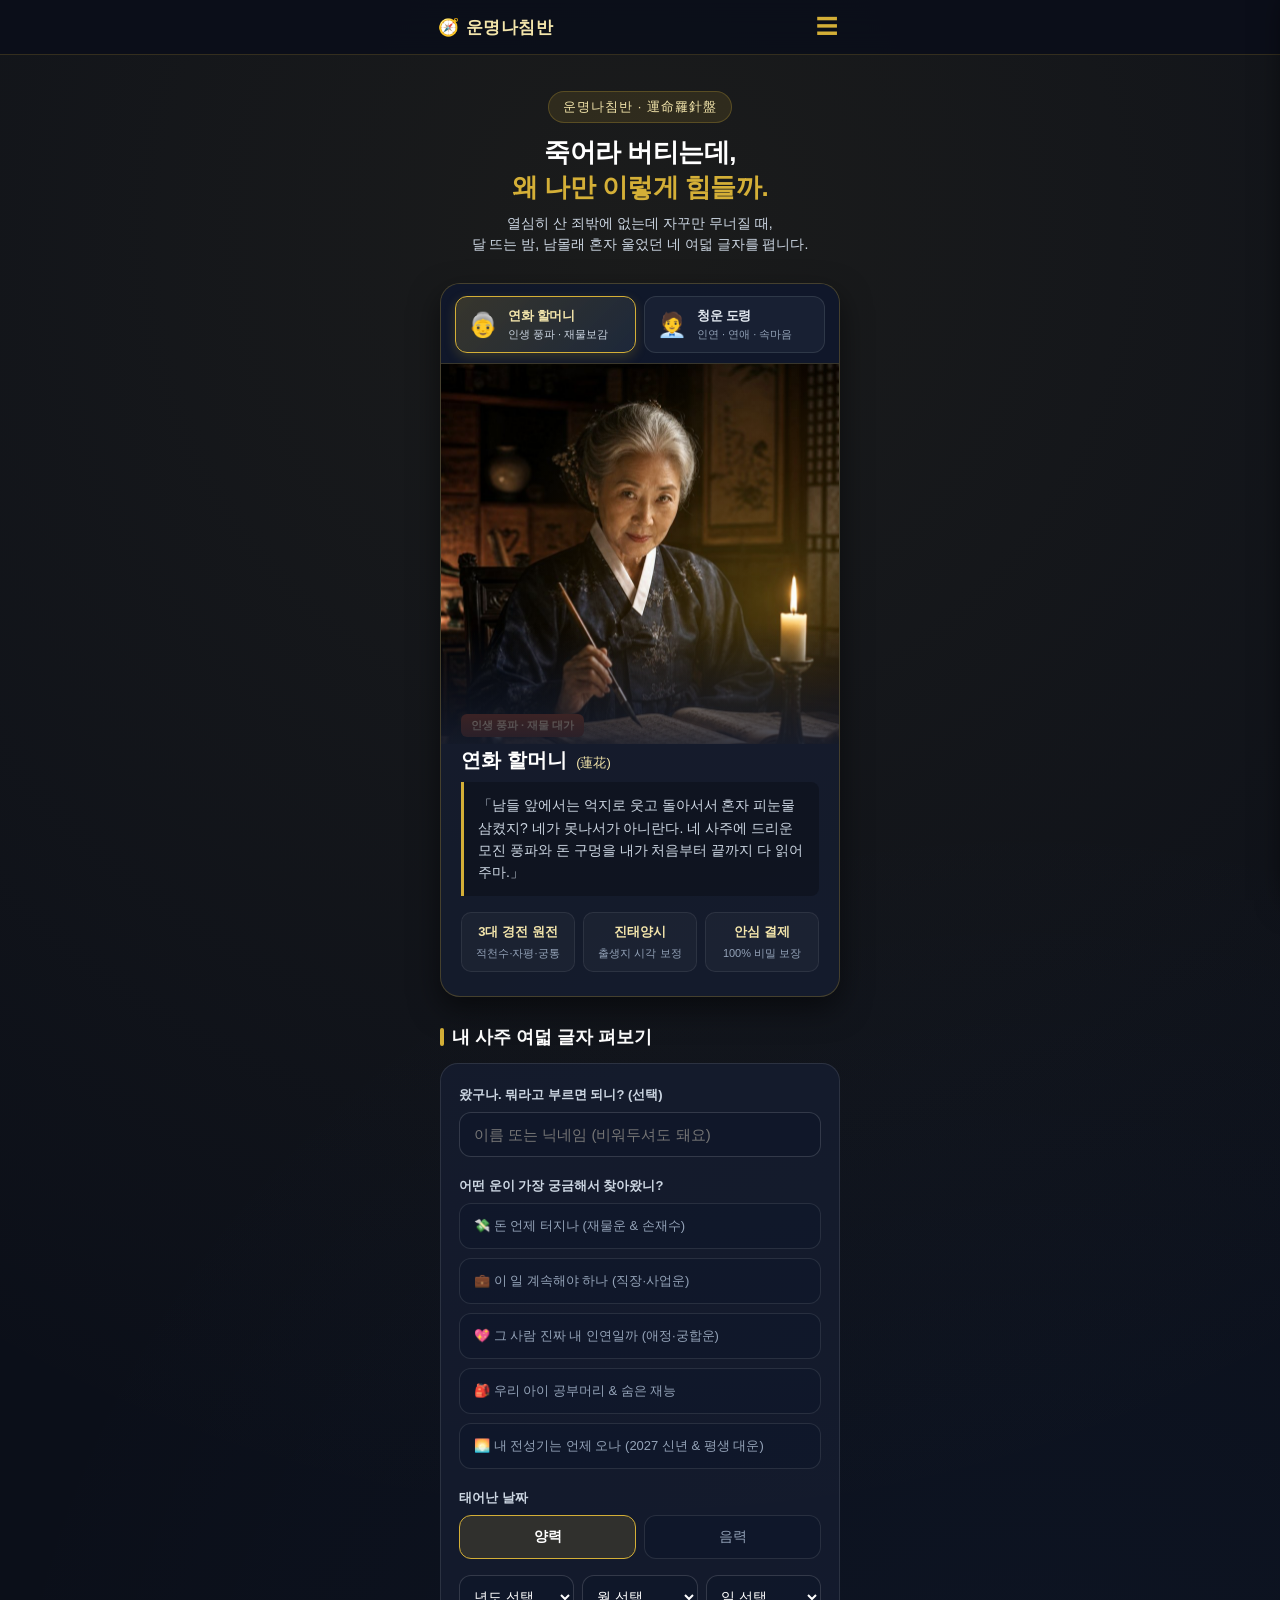
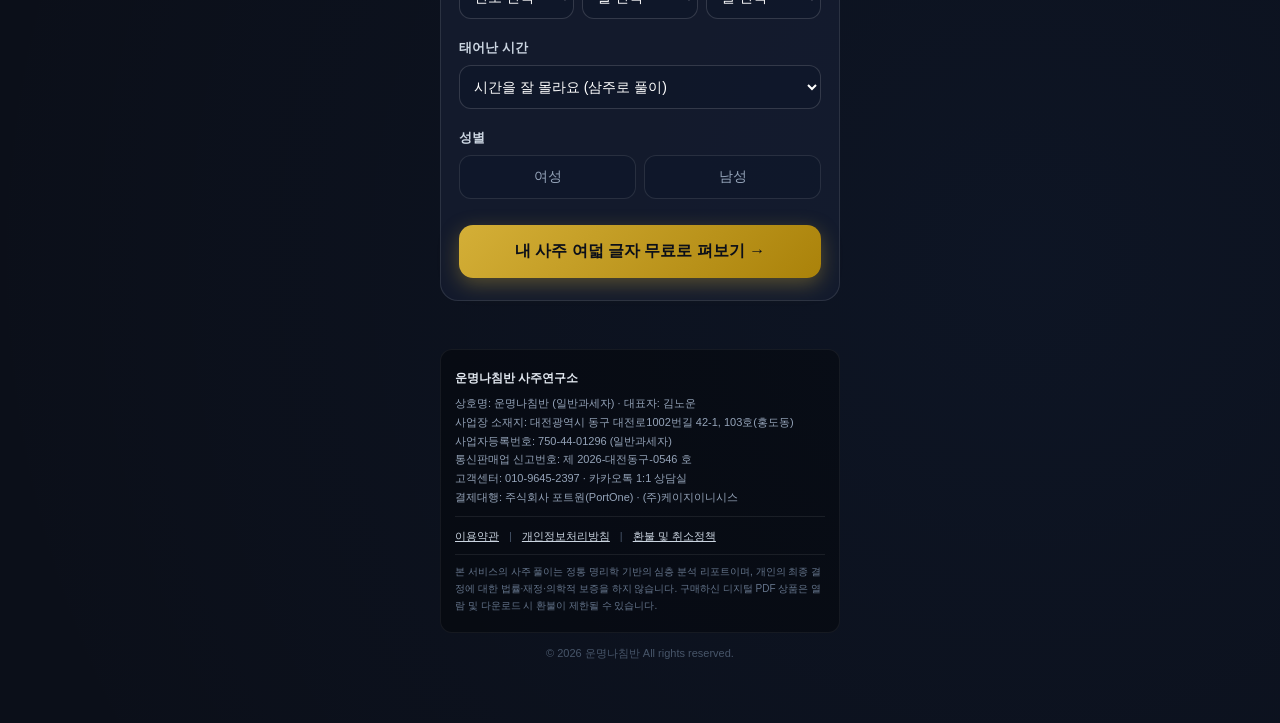
==== commit b798357e: "fix: 카톡 추가 제작 안내 전수 제거 — 궁합 장 추가 제작 문구 삭제, 수동 재발급·파일 발송·1:1 맞춤 표현 정리" ====
--- a/index.html
+++ b/index.html
@@ -22,21 +22,21 @@
     terms: {
       title: '운명나침반 서비스 이용약관',
       body: '<h4 style="color: #facc15; margin-bottom: 6px;">제1조 (목적)</h4>본 약관은 운명나침반(이하 "회사")이 제공하는 정밀 사주 분석 리포트 및 디지털 콘텐츠 서비스(이하 "서비스")의 이용조건 및 절차, 권리와 의무를 규정함을 목적으로 합니다.<br><br>' +
-            '<h4 style="color: #facc15; margin-bottom: 6px;">제2조 (용어의 정의)</h4>1. "서비스"란 이용자가 입력한 생년월일시 및 성별 데이터를 기반으로 정통 명리학 원리에 따라 맞춤 제작되는 PDF 책 및 상담 콘텐츠를 의미합니다.<br>2. "이용자"란 본 사이트에 접속하여 본 약관에 따라 서비스를 이용하는 회원 및 비회원을 말합니다.<br><br>' +
-            '<h4 style="color: #facc15; margin-bottom: 6px;">제3조 (서비스 공급 및 효력)</h4>1. 디지털 맞춤 PDF 책은 결제 완료 즉시 다운로드 링크 제공 또는 이메일 발송을 통해 지체 없이 공급됩니다.<br>2. 회사는 컴퓨터 등 정보통신설비의 보수점검, 교체 및 고장, 통신의 두절 등의 사유가 발생한 경우에는 서비스의 제공을 일시적으로 중단할 수 있습니다.<br><br>' +
+            '<h4 style="color: #facc15; margin-bottom: 6px;">제2조 (용어의 정의)</h4>1. "서비스"란 이용자가 입력한 생년월일시 및 성별 데이터를 기반으로 정통 명리학 원리에 따라 맞춤 제작되는 PDF 책을 의미합니다.<br>2. "이용자"란 본 사이트에 접속하여 본 약관에 따라 서비스를 이용하는 회원 및 비회원을 말합니다.<br><br>' +
+            '<h4 style="color: #facc15; margin-bottom: 6px;">제3조 (서비스 공급 및 이용 기간)</h4>1. 디지털 맞춤 PDF 책은 결제 완료 후 즉시 생성되어 결과 페이지에서 바로 열람·다운로드할 수 있습니다.<br>2. <b>결과 페이지 열람 및 PDF 다운로드 이용 기간은 결제일로부터 30일 이내</b>입니다. 이용 기간이 지나면 해당 주문의 다운로드가 종료되며, 이미 다운로드한 파일은 이용자가 직접 보관할 수 있습니다.<br>3. 회사는 컴퓨터 등 정보통신설비의 보수점검, 교체 및 고장, 통신의 두절 등의 사유가 발생한 경우에는 서비스의 제공을 일시적으로 중단할 수 있습니다.<br><br>' +
             '<h4 style="color: #facc15; margin-bottom: 6px;">제4조 (지식재산권)</h4>회사가 작성한 사주 분석 알고리즘, 리포트 텍스트 및 디자인에 대한 저작권 및 지식재산권은 회사에 귀속되며, 이용자는 사전 승낙 없이 무단 복제, 전재, 배포할 수 없습니다.'
     },
     privacy: {
       title: '개인정보처리방침',
-      body: '<h4 style="color: #facc15; margin-bottom: 6px;">1. 수집하는 개인정보 항목</h4>회사는 사주 분석 리포트 제작 및 배송(다운로드)을 위해 아래와 같은 개인정보를 수집합니다.<br>- 필수항목: 성함(또는 닉네임), 생년월일(양력/음력), 태어난 시간, 성별, 이메일 주소, 결제 기록<br><br>' +
-            '<h4 style="color: #facc15; margin-bottom: 6px;">2. 개인정보의 수집 및 이용 목적</h4>- 맞춤 사주 PDF 리포트 분석 및 즉시 다운로드 제공<br>- 주문 확인 및 고객센터 문의(카카오톡 상담) 응대<br>- 전자상거래법에 따른 거래 기록 보존<br><br>' +
+      body: '<h4 style="color: #facc15; margin-bottom: 6px;">1. 수집하는 개인정보 항목</h4>회사는 사주 분석 리포트 제작 및 배송(다운로드)을 위해 아래와 같은 개인정보를 수집합니다.<br>- 필수항목: 성함(또는 닉네임), 생년월일(양력/음력), 태어난 시간, 성별, 이메일 주소, 결제 기록<br>- 선택항목: 휴대폰 번호(PC 환경에서 카드 결제 시 결제창 입력값으로만 사용)<br><br>' +
+            '<h4 style="color: #facc15; margin-bottom: 6px;">2. 개인정보의 수집 및 이용 목적</h4>- 맞춤 사주 PDF 리포트 분석 및 다운로드 제공 (열람·다운로드 이용 기간: 결제일로부터 30일 이내)<br>- 주문 확인 및 고객센터 문의(카카오톡 상담) 응대<br>- 전자상거래법에 따른 거래 기록 보존<br><br>' +
             '<h4 style="color: #facc15; margin-bottom: 6px;">3. 개인정보의 보유 및 파기</h4>- 전자상거래 등에서의 소비자보호에 관한 법률에 따라 계약 또는 청약철회 등에 관한 기록은 5년간 보관 후 지체 없이 영구 파기합니다.<br>- 무료 풀이를 위해 입력된 생년월일 정보는 결과 생성 직후 별도 데이터베이스에 영구 저장하지 않습니다.<br><br>' +
             '<h4 style="color: #facc15; margin-bottom: 6px;">4. 개인정보의 제3자 제공 및 처리위탁</h4>회사는 이용자의 개인정보를 제3자에게 무단 제공하지 않습니다. 다만 결제 처리와 결제 시스템 운영을 위해 아래 업체에 필수 결제정보를 암호화하여 제공·위탁합니다.<br>- <b>주식회사 포트원(PortOne)</b> : 결제 시스템 운영 및 결제 연동 대행 (위탁업무: 결제 요청 중계, 결제 상태 관리)<br>- <b>(주)케이지이니시스</b> : 신용카드 등 결제 처리 (위탁업무: 결제 승인, 결제정보 처리)<br>회사는 위탁 계약 시 개인정보 보호 관련 법령에 따라 개인정보가 안전하게 관리되도록 필요한 사항을 규정하고 있으며, 위탁 업무의 내용이나 수탁자가 변경되면 본 방침을 통해 공개합니다.'
     },
     refund: {
       title: '환불 및 취소 정책',
-      body: '<h4 style="color: #facc15; margin-bottom: 6px;">제1조 (디지털 상품의 특성 및 환불 기준)</h4>1. 본 서비스에서 판매하는 사주 보고서는 결제 즉시 생성되어 제공되는 [디지털 콘텐츠(PDF)]입니다.<br>2. 파일 다운로드 및 열람이 개시되지 않은 상태에서는 결제일로부터 7일 이내에 100% 전액 청약철회(환불)가 가능합니다.<br>3. 전자상거래 등에서의 소비자보호에 관한 법률 제17조 제2항 제5호에 따라, <b>다운로드가 완료되었거나 열람이 개시된 맞춤형 디지털 콘텐츠는 단순 변심에 의한 환불이 불가</b>합니다.<br><br>' +
-            '<h4 style="color: #facc15; margin-bottom: 6px;">제2조 (하자 및 시스템 오류에 따른 보상)</h4>1. 결제 후 시스템 오류로 인해 파일이 다운로드되지 않거나 내용이 누락된 경우, 즉시 무상 재발급 또는 100% 전액 환불을 보장합니다.<br>2. 분석 내용에 대한 문의나 명리학적 궁금증은 1회 무상으로 카카오톡 1:1 상담실을 통해 성심성의껏 보완 상담해 드립니다.<br><br>' +
+      body: '<h4 style="color: #facc15; margin-bottom: 6px;">제1조 (디지털 상품의 특성 및 환불 기준)</h4>1. 본 서비스에서 판매하는 사주 보고서는 결제 완료 후 즉시 생성되어 제공되는 [디지털 콘텐츠(PDF)]이며, 결과 열람 및 PDF 다운로드 이용 기간은 결제일로부터 30일 이내입니다.<br>2. 파일 다운로드 및 열람이 개시되지 않은 상태에서는 결제일로부터 7일 이내에 100% 전액 청약철회(환불)가 가능합니다.<br>3. 전자상거래 등에서의 소비자보호에 관한 법률 제17조 제2항 제5호에 따라, <b>다운로드가 완료되었거나 열람이 개시된 맞춤형 디지털 콘텐츠는 단순 변심에 의한 환불이 불가</b>합니다.<br><br>' +
+            '<h4 style="color: #facc15; margin-bottom: 6px;">제2조 (하자 및 시스템 오류에 따른 보상)</h4>1. 결제 후 시스템 오류로 인해 파일이 다운로드되지 않거나 내용이 누락된 경우, 즉시 무상 재발급 또는 100% 전액 환불을 보장합니다.<br><br>' +
             '<h4 style="color: #facc15; margin-bottom: 6px;">제3조 (환불 신청 방법)</h4>환불 신청은 고객센터(010-9645-2397) 또는 카카오톡 1:1 상담실(오픈프로필)을 통해 주문번호 또는 주문자 이메일을 남겨주시면 영업일 기준 24시간 이내에 신속하게 처리해 드립니다.'
     }
   };
@@ -1467,11 +1467,11 @@
     </div>
 
     <!-- 내 주문 다시 받기 -->
-    <div class="drawer-reorder-box" id="btn-drawer-reorder" onclick="openReorderModal()">
+    <div class="drawer-reorder-box" id="btn-drawer-reorder">
       <div class="reorder-title">
         <span>🔖</span> 내 주문 · 다시 받기
       </div>
-      <div class="reorder-desc">메일이 안 왔을 때, 다시 받기, 재구매 할인</div>
+      <div class="reorder-desc">이 기기에서 결제한 주문을 바로 열어 다시 받기</div>
     </div>
 
     <!-- 무료 정밀 만세력 바로가기 -->
@@ -1504,7 +1504,7 @@
       </div>
       <div class="drawer-menu-item" onclick="handleDrawerBookClick('life')">
         <div>
-          <div style="font-weight: 700; color: #f1f5f9;">▶ 1인 평생사주 (평생 소장판)</div>
+          <div style="font-weight: 700; color: #f1f5f9;">▶ 1인 평생사주 (평생 대운 완전판)</div>
           <div style="font-size: 11px; margin-top: 3px; display: flex; align-items: center; gap: 5px;">
             <del style="color: #64748b; text-decoration: line-through;">90,000원</del>
             <span style="background: #ef4444; color: #fff; font-size: 10px; font-weight: 800; padding: 1px 5px; border-radius: 4px;">67% 할인</span>
@@ -1539,7 +1539,7 @@
       <a href="https://open.kakao.com/o/sfdOLuWi" target="_blank" style="color: #facc15; text-decoration: none; font-weight: 600; display: inline-flex; align-items: center; gap: 4px;">
         💬 카카오톡 1:1 상담 바로가기 →
       </a>
-      <div style="margin-top: 10px; font-size: 11px; color: #475569;">정통 명리학 기반 1:1 맞춤 사주·운세 연구소</div>
+      <div style="margin-top: 10px; font-size: 11px; color: #475569;">정통 명리학 기반 맞춤 사주·궁합 리포트 연구소</div>
     </div>
   </div>
 
@@ -1592,7 +1592,7 @@
           <span>출생지 시각 보정</span>
         </div>
         <div class="trust-item">
-          <b>안심 상담</b>
+          <b>안심 결제</b>
           <span>100% 비밀 보장</span>
         </div>
       </div>
@@ -1629,6 +1629,10 @@
           <button type="button" class="radio-btn active" id="btn-solar">양력</button>
           <button type="button" class="radio-btn" id="btn-lunar">음력</button>
         </div>
+        <label id="leap-month-row" style="display: none; align-items: center; gap: 6px; font-size: 12.5px; color: var(--text-sub); margin-bottom: 8px; cursor: pointer;">
+          <input type="checkbox" id="chk-leap-month" style="width: 15px; height: 15px; accent-color: #d4af37; cursor: pointer;">
+          음력 윤달(閏月)에 태어났어요
+        </label>
         <div class="date-row">
           <select id="birth-year" class="date-select"></select>
           <select id="birth-month" class="date-select"></select>
@@ -1906,7 +1910,7 @@
         <button type="button" class="btn-unlock-readmore" id="btn-unlock-readmore">
           <span id="btn-unlock-text">👉 할머니의 비밀 비책 & 맞춤 책 선택하기 (더보기)</span>
         </button>
-        <div class="lock-guarantee">※ 9,900원 신년특가부터 평생 소장 완전판까지 선택 가능</div>
+        <div class="lock-guarantee">※ 9,900원 신년특가부터 평생 대운 완전판까지 선택 가능</div>
       </div>
     </div>
 
@@ -2006,13 +2010,16 @@
       </button>
 
       <div style="display: flex; justify-content: center; align-items: center; gap: 8px; margin-top: 12px; font-size: 11px; color: #4ade80; font-weight: 700;">
-        <span>⚡ 결제 즉시 PDF 자동 다운로드</span>
+        <span>⚡ 결제 후 즉시 열람 · 30일 이내 다운로드</span>
         <span style="color: #475569;">·</span>
         <span>🔒 256비트 안전결제</span>
       </div>
       
       <p style="font-size: 11px; color: #94a3b8; margin-top: 12px;">
-        * 더 이상 혼자 끙끙 앓지 마세요. 100% 비밀 보장, 1:1 맞춤 제작으로 전송됩니다.
+        * 더 이상 혼자 끙끙 앓지 마세요. 100% 비밀 보장, 입력하신 사주 그대로 맞춤 제작되어 전송됩니다.
+      </p>
+      <p style="font-size: 12px; color: var(--gold-light); margin-top: 10px; padding: 10px 12px; background: rgba(212, 175, 55, 0.08); border: 1px solid rgba(212, 175, 55, 0.3); border-radius: 10px; line-height: 1.6; text-align: left;">
+        📄 <b>이용 기간 안내</b><br>PDF 책은 결제 완료 후 즉시 열람할 수 있으며, 결과 페이지 열람 및 PDF 다운로드 이용 기간은 <b style="color: #fff;">결제일로부터 30일 이내</b>입니다.
       </p>
     </div>
 
@@ -2045,7 +2052,7 @@
             <span style="color: #facc15;">★★★★★ <b style="color: #fff; margin-left: 4px;">아이둘맘</b></span>
             <span style="color: #64748b;">2026.10.22</span>
           </div>
-          <p style="font-size: 13px; color: #cbd5e1; line-height: 1.6;">아이가 사춘기라 매일 싸우고 가슴 쳤는데, 19,900원에 자녀 기질이랑 훈육 솔루션 읽고 밤에 펑펑 울었습니다. 궁금한 점은 1:1 카톡 질문으로 친절하게 답변해 주셔서 감동받았습니다. 진작 볼 걸 그랬어요.</p>
+          <p style="font-size: 13px; color: #cbd5e1; line-height: 1.6;">아이가 사춘기라 매일 싸우고 가슴 쳤는데, 19,900원에 자녀 기질이랑 훈육 솔루션 읽고 밤에 펑펑 울었습니다. 진작 볼 걸 그랬어요.</p>
         </div>
       </div>
     </div>
@@ -2092,6 +2099,7 @@
 
 </div>
 
+<script src="js/saju-engine.js"></script>
 <script>
   // Populate Year (1940 - 2026) - Default unselected for visitors
   const selYear = document.getElementById('birth-year');
@@ -2204,14 +2212,29 @@
   });
 
   // Solar/Lunar toggle
+  let selectedCalendarType = 'solar';
+  let selectedLeapMonth = false;
+  const leapMonthRow = document.getElementById('leap-month-row');
+  const leapMonthChk = document.getElementById('chk-leap-month');
   document.getElementById('btn-solar').addEventListener('click', function() {
     this.classList.add('active');
     document.getElementById('btn-lunar').classList.remove('active');
+    selectedCalendarType = 'solar';
+    selectedLeapMonth = false;
+    if (leapMonthRow) leapMonthRow.style.display = 'none';
+    if (leapMonthChk) leapMonthChk.checked = false;
   });
   document.getElementById('btn-lunar').addEventListener('click', function() {
     this.classList.add('active');
     document.getElementById('btn-solar').classList.remove('active');
+    selectedCalendarType = 'lunar';
+    if (leapMonthRow) leapMonthRow.style.display = 'flex';
   });
+  if (leapMonthChk) {
+    leapMonthChk.addEventListener('change', function() {
+      selectedLeapMonth = !!this.checked;
+    });
+  }
 
   // Gender toggle (Visitor must pick one)
   let selectedGender = null;
@@ -2285,7 +2308,7 @@
       name: '평생 대운 정밀 맞춤 PDF 책',
       badge: '👑 평생 한 번, 통째로 읽는 한 권',
       title: '초년 풍파 털어내고 말년 대박 잡는<br><span>평생 대운 정밀 맞춤 PDF 책 (10부 완성)</span>',
-      desc: '평생을 남의 짐 지고 살아온 내 팔자의 진짜 이유와 10년마다 바뀌는 대운의 길목을 모두 풉니다.<br>타고난 재물 창고, 평생 피해야 할 3대 악연, 인생의 최고 전성기를 <b>정밀 맞춤 PDF 책</b>으로 평생 소장하세요.',
+      desc: '평생을 남의 짐 지고 살아온 내 팔자의 진짜 이유와 10년마다 바뀌는 대운의 길목을 모두 풉니다.<br>타고난 재물 창고, 평생 피해야 할 3대 악연, 인생의 최고 전성기를 <b>정밀 맞춤 PDF 책</b>으로 받아보세요.',
       toc: [
         '제1부. 내 사주 팔자의 타고난 본질과 숨겨진 그릇 크기',
         '제2부. 타고난 성격의 빛과 그림자 (내가 몰랐던 진짜 나)',
@@ -2402,19 +2425,63 @@
     const phoneInput = document.getElementById('user-phone');
     const userPhone = phoneInput ? phoneInput.value.replace(/[^0-9-]/g, '') : '';
     const nameInput = document.getElementById('user-name');
-    const userName = (nameInput && nameInput.value.trim()) || '운명나침반 손님';
+    const rawName = nameInput ? nameInput.value.trim() : '';
+    const userName = rawName || '운명나침반 손님';
+
+    // 맞춤 사주 책은 입력한 생년월일시로 만들기 때문에, 결제 전에 사주 정보가 있어야 합니다.
+    const bY = parseInt(selYear.value, 10) || 0;
+    const bM = parseInt(selMonth.value, 10) || 0;
+    const bD = parseInt(selDay.value, 10) || 0;
+    if (!bY || !bM || !bD) {
+      alert('맞춤 사주 책을 만들려면 태어난 날짜(년·월·일)를 먼저 입력해 주세요.');
+      const formSec = document.getElementById('form-section');
+      if (formSec) formSec.scrollIntoView({ behavior: 'smooth', block: 'center' });
+      return;
+    }
+    if (!selectedGender) {
+      alert('사주 풀이에 필요한 성별을 먼저 선택해 주세요.');
+      const formSec2 = document.getElementById('form-section');
+      if (formSec2) formSec2.scrollIntoView({ behavior: 'smooth', block: 'center' });
+      return;
+    }
 
     const paymentId = createPaymentId(currentProductKey);
-
-    // 결제 완료 후 order-status.html에서 주문 내용을 복원하기 위해 저장합니다.
+    const orderRecord = {
+      paymentId: paymentId,
+      product: currentProductKey,
+      productName: p.name,
+      amount: p.price,
+      email: userEmail,
+      phone: userPhone,
+      customerName: rawName,
+      gender: selectedGender,
+      concern: selectedConcern,
+      birth: {
+        y: bY,
+        m: bM,
+        d: bD,
+        calendar: selectedCalendarType,
+        leap: !!selectedLeapMonth,
+        hour: document.getElementById('birth-time').value
+      },
+      createdAt: new Date().toISOString()
+    };
+
+    // 결제 완료 후 order-status.html에서 주문 내용과 사주 정보를 복원하기 위해 저장합니다.
     try {
-      localStorage.setItem(ORDER_STORAGE_PREFIX + paymentId, JSON.stringify({
+      localStorage.setItem(ORDER_STORAGE_PREFIX + paymentId, JSON.stringify(orderRecord));
+      const recentRaw = localStorage.getItem('nb_orders');
+      const recent = recentRaw ? JSON.parse(recentRaw) : [];
+      const list = Array.isArray(recent) ? recent : [];
+      list.unshift({
+        paymentId: paymentId,
         product: currentProductKey,
         productName: p.name,
+        customerName: rawName,
         amount: p.price,
-        email: userEmail,
-        createdAt: new Date().toISOString()
-      }));
+        createdAt: orderRecord.createdAt
+      });
+      localStorage.setItem('nb_orders', JSON.stringify(list.slice(0, 5)));
     } catch (e) {
       console.warn('Order storage unavailable:', e);
     }
@@ -2483,10 +2550,16 @@
     const nameInput = document.getElementById('user-name').value.trim();
     const displayName = nameInput ? nameInput : '아가야';
     
-    const year = parseInt(selYear.value);
-    const month = parseInt(selMonth.value);
-    const day = parseInt(selDay.value);
+    let year = parseInt(selYear.value);
+    let month = parseInt(selMonth.value);
+    let day = parseInt(selDay.value);
     const hourVal = document.getElementById('birth-time').value;
+
+    // 음력으로 입력한 경우 양력으로 환산해 계산합니다 (PDF 책과 동일한 기준).
+    if (selectedCalendarType === 'lunar' && window.SajuEngine) {
+      const conv = window.SajuEngine.lunarToSolar(year, month, day, selectedLeapMonth);
+      if (conv) { year = conv.y; month = conv.m; day = conv.d; }
+    }
 
     document.getElementById('form-section').style.display = 'none';
     document.getElementById('loading-box').style.display = 'block';
@@ -2697,9 +2770,11 @@
       strengthBadge.textContent = badgeText;
 
       // Imbalance Diagnosis Text
-      if (year === 1991 && month === 1 && day === 12) {
+      // 재다신약(財多身弱) 임상 문구 — 특정 생년월일이 아니라 사주 구조(일간 壬水 · 화 4개 이상 · 목 결핍)로 판별합니다.
+      const noonCount = [yJi, mJi, dJi, hJi].filter(j => j === '午').length;
+      if (dGan === '壬' && counts.fire >= 4 && counts.wood === 0 && noonCount >= 2) {
         if (counts.fire >= 4) {
-          document.getElementById('res-elem-diag').innerHTML = `<span style="color: var(--gold); font-weight: 700;">⚠ 오행 불균형 진단:</span> 사주에 <b>불(재물/편재)이 4개(50%)로 천간·지지에 거대한 불기둥</b>이 치솟아 있는 전형적인 <b>재다신약(財多身弱)</b> 사주입니다. 말 세 마리(三午)가 달리는 극강의 추진력과 생활력을 타고났으나, 이 맹렬한 불바다를 일간 바다(壬水) 하나로 버텨내느라 늘 온몸이 부서질 듯 피로하고 속에 천불이 끓어오릅니다. 특히 숨통을 틔워줄 나무(식상 0%)가 전무하여 감정의 출구가 꽉 막힌 상태입니다.`;
+          document.getElementById('res-elem-diag').innerHTML = `<span style="color: var(--gold); font-weight: 700;">⚠ 오행 불균형 진단:</span> 사주에 <b>불(재물/편재)이 4개(50%)로 천간·지지에 거대한 불기둥</b>이 치솟아 있는 전형적인 <b>재다신약(財多身弱)</b> 사주입니다. 말 ${noonCount}마리가 달리는 극강의 추진력과 생활력을 타고났으나, 이 맹렬한 불바다를 일간 바다(壬水) 하나로 버텨내느라 늘 온몸이 부서질 듯 피로하고 속에 천불이 끓어오릅니다. 특히 숨통을 틔워줄 나무(식상 0%)가 전무하여 감정의 출구가 꽉 막힌 상태입니다.`;
         } else {
           document.getElementById('res-elem-diag').innerHTML = `<span style="color: var(--gold); font-weight: 700;">⚠ 오행 불균형 진단:</span> 불(재물 ${pFire}%)과 흙(책임감·일 ${pEarth}%)이 <b>사주를 무겁게 짓누르고 있어</b>, 남들은 모르는 막중한 책임감과 돈에 대한 압박을 혼자 떠안고 있는 신약 사주입니다. 반면에 숨통을 틔워주는 나무(식상 0%)가 메말라 있어 속마음을 시원하게 털어놓지 못하고 속에 천불과 화병이 차오릅니다.`;
         }
@@ -3040,17 +3115,51 @@
     }
   }
 
-  // Reorder / Redownload Modal simulation
+  // 내 주문 · 다시 받기 — 이 기기에 저장된 실제 주문 기록만 보여줍니다.
   const btnDrawerReorder = document.getElementById('btn-drawer-reorder');
   if (btnDrawerReorder) {
+    btnDrawerReorder.removeAttribute('onclick');
     btnDrawerReorder.addEventListener('click', () => {
-      const email = prompt('구매 시 입력하셨던 이메일 주소를 입력해 주세요:');
-      if (email && email.includes('@')) {
-        alert(email + ' 주소로 구매하신 사주 PDF 리포트 재발송 요청이 접수되었습니다! 10분 이내에 메일함을 확인해 주세요.');
-        closeDrawer();
-      } else if (email) {
-        alert('올바른 이메일 주소를 입력해 주세요.');
-      }
+      const box = document.getElementById('drawer-recent-orders');
+      if (box && box.style.display !== 'none') {
+        box.style.display = 'none';
+        return;
+      }
+
+      let list = [];
+      try {
+        const raw = localStorage.getItem('nb_orders');
+        const parsed = raw ? JSON.parse(raw) : [];
+        list = Array.isArray(parsed) ? parsed.filter(o => o && o.paymentId) : [];
+      } catch (e) {
+        list = [];
+      }
+
+      let container = document.getElementById('drawer-recent-orders');
+      if (!container) {
+        container = document.createElement('div');
+        container.id = 'drawer-recent-orders';
+        container.style.cssText = 'display:none; background: rgba(255,255,255,0.04); border: 1px solid rgba(255,255,255,0.08); border-radius: 12px; padding: 12px 14px; margin: -6px 0 16px;';
+        btnDrawerReorder.parentNode.insertBefore(container, btnDrawerReorder.nextSibling);
+      }
+
+      if (!list.length) {
+        container.innerHTML = '<div style="font-size:12px; color:#cbd5e1; line-height:1.7;">이 기기에서 결제한 주문 기록이 없습니다.<br>결제한 기기·브라우저에서 주문완료 페이지를 다시 열면 결제일로부터 30일 안에 내려받으실 수 있습니다.</div>' +
+          '<a href="https://open.kakao.com/o/sfdOLuWi" target="_blank" rel="noopener" style="display:block; margin-top:10px; text-align:center; background:#fee500; color:#191919; text-decoration:none; border-radius:9px; padding:9px; font-size:12px; font-weight:800;">카카오톡으로 주문 문의하기</a>';
+        container.style.display = 'block';
+        return;
+      }
+
+      const rows = list.map(o => {
+        const d = o.createdAt ? new Date(o.createdAt) : null;
+        const when = d ? (d.getFullYear() + '.' + String(d.getMonth() + 1).padStart(2, '0') + '.' + String(d.getDate()).padStart(2, '0')) : '';
+        const name = o.customerName ? o.customerName + ' 님 · ' : '';
+        return '<a href="order-status.html?paymentId=' + encodeURIComponent(o.paymentId) + '" style="display:block; padding:10px 0; border-bottom:1px solid rgba(255,255,255,0.07); text-decoration:none;">' +
+          '<div style="font-size:12px; font-weight:700; color:#f8fafc;">' + (o.productName || '맞춤 사주 책') + '</div>' +
+          '<div style="font-size:11px; color:#94a3b8; margin-top:2px;">' + name + when + ' · PDF 다시 받기 →</div></a>';
+      }).join('');
+      container.innerHTML = '<div style="font-size:11px; color:#94a3b8; margin-bottom:4px;">최근 주문 (이 기기 기준)</div>' + rows;
+      container.style.display = 'block';
     });
   }
 
